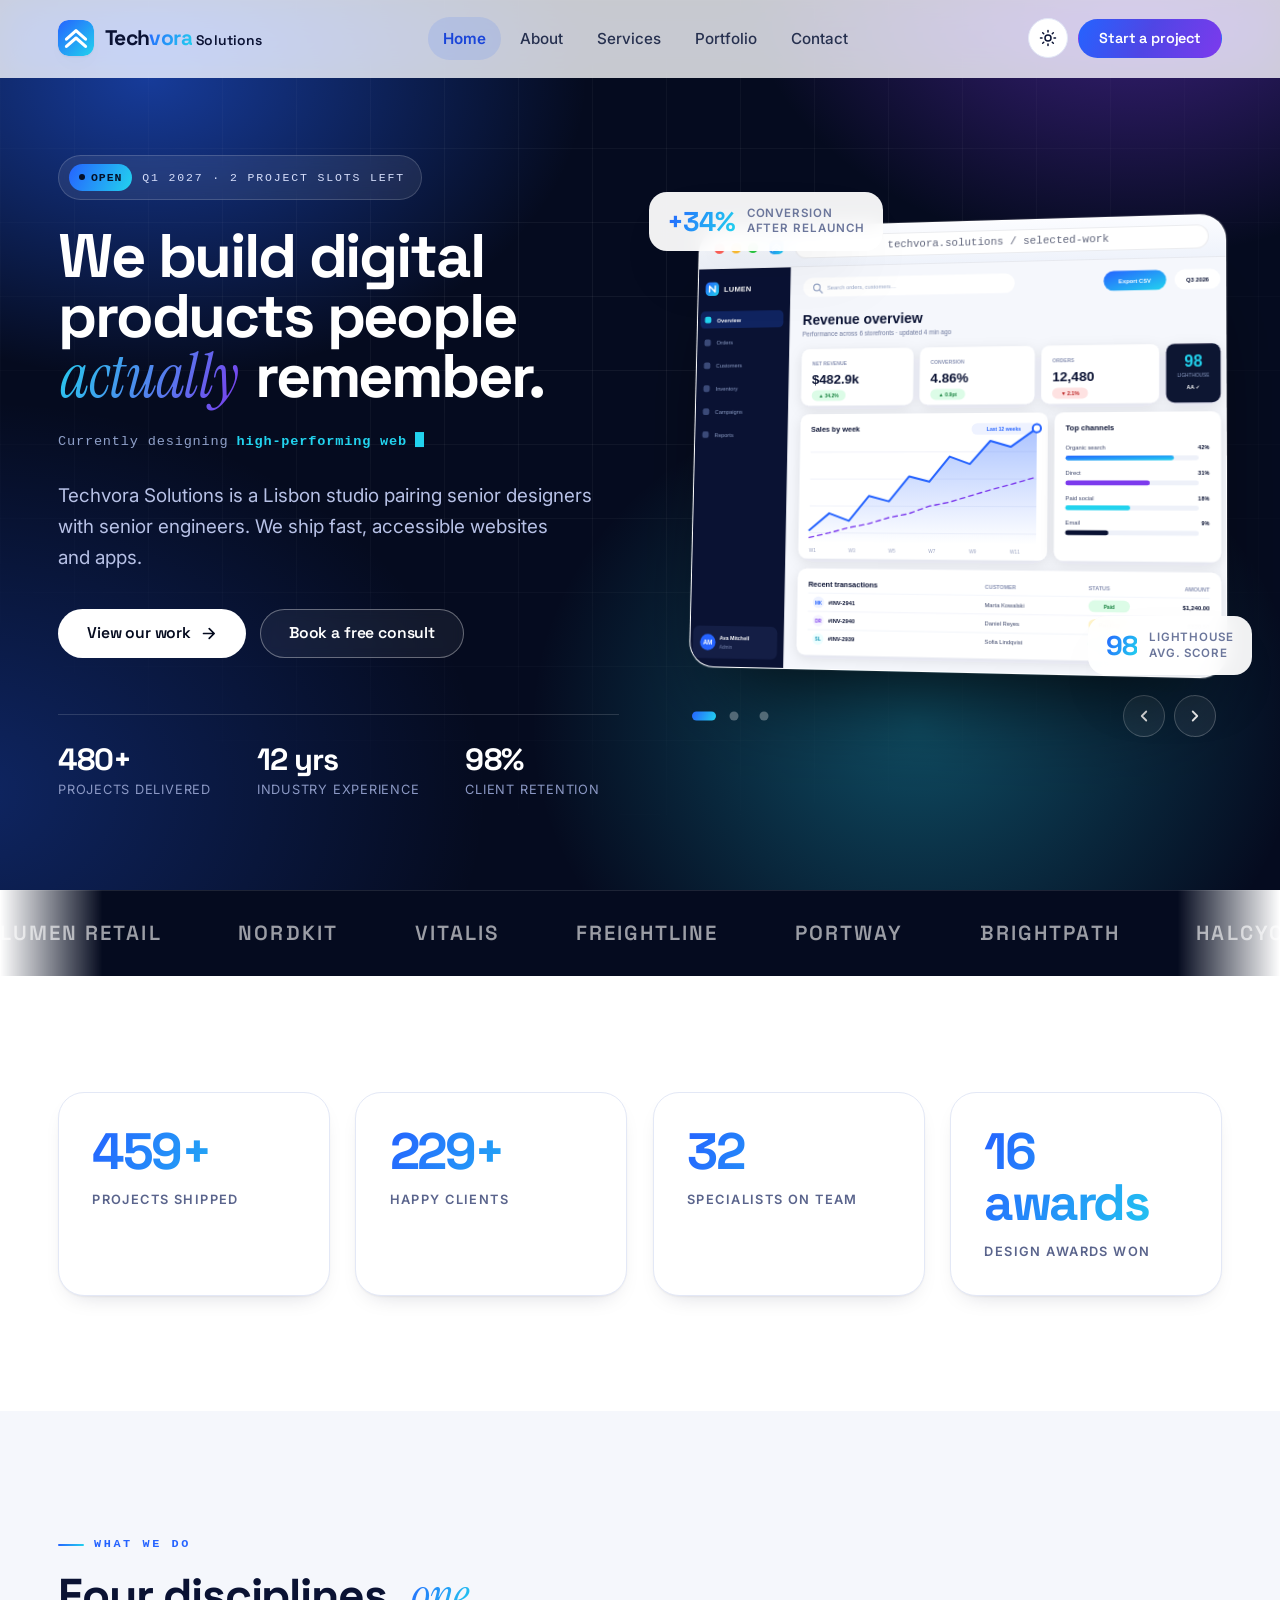
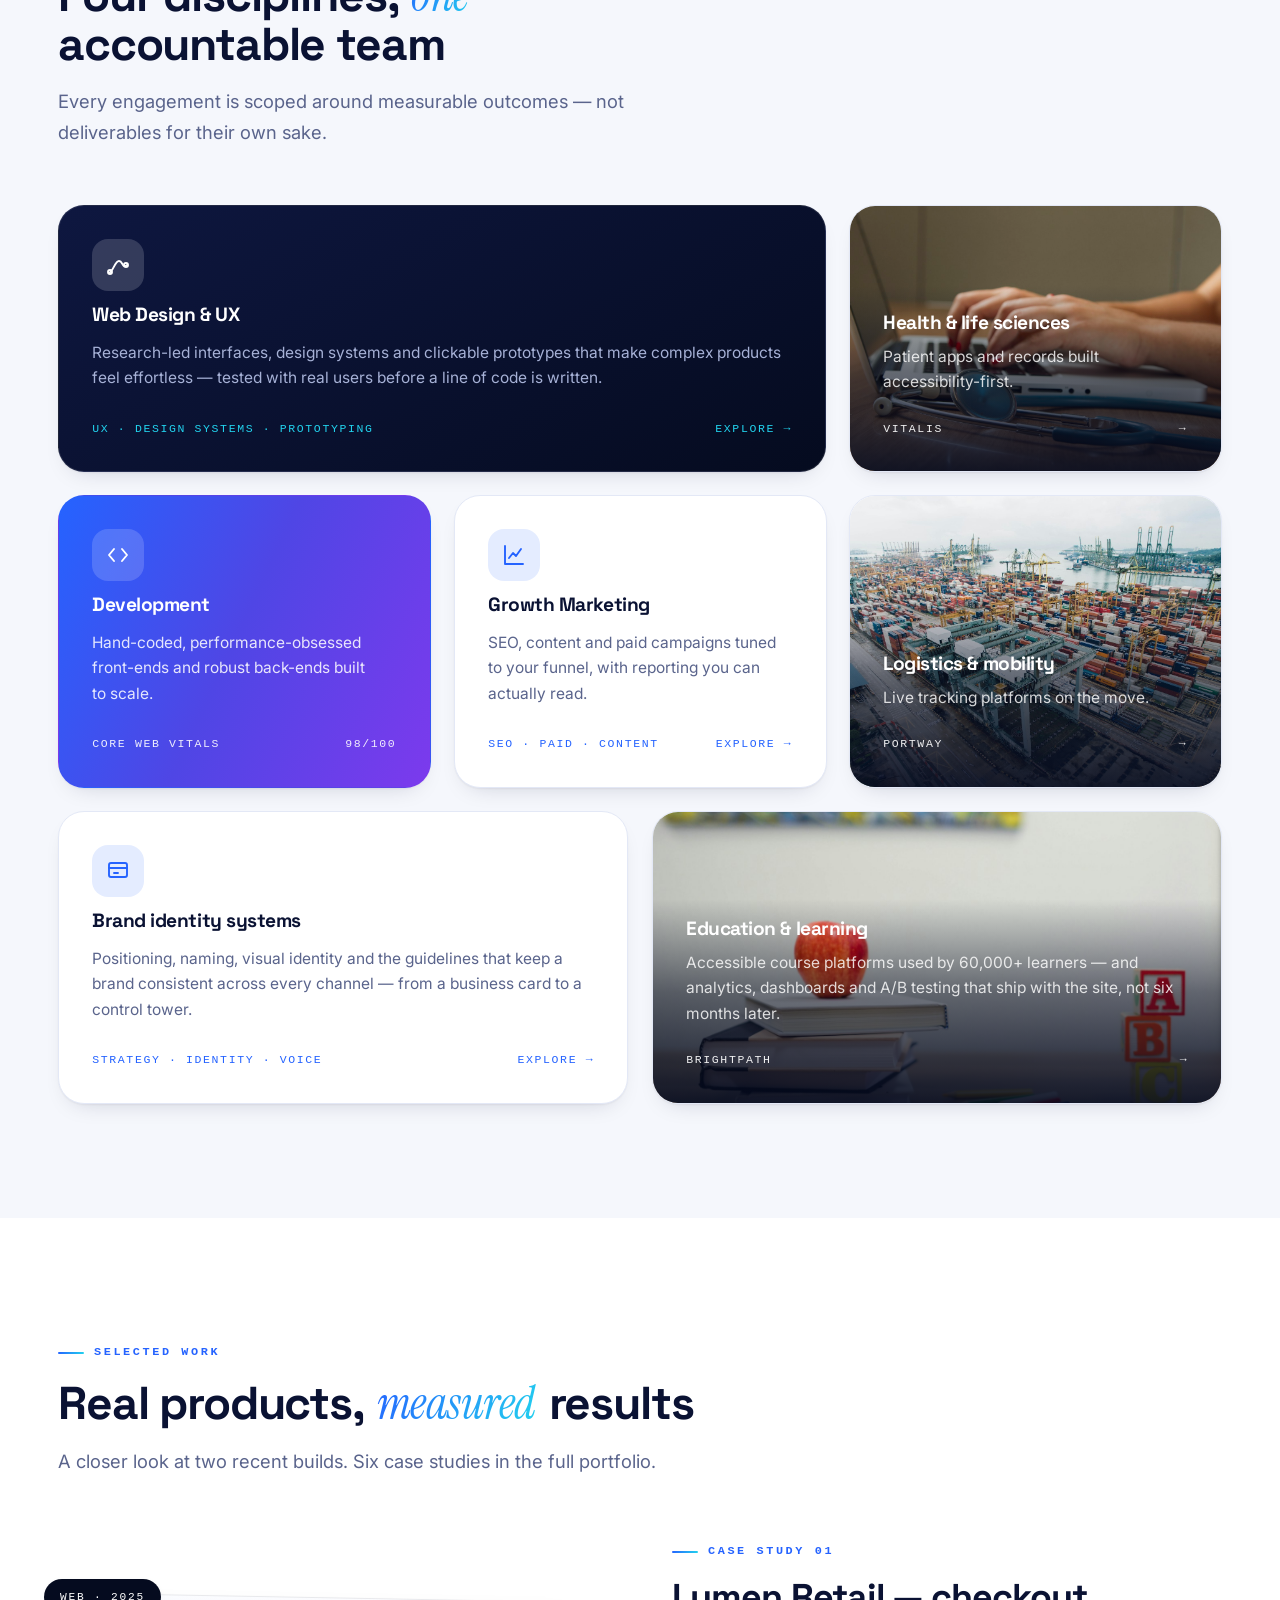
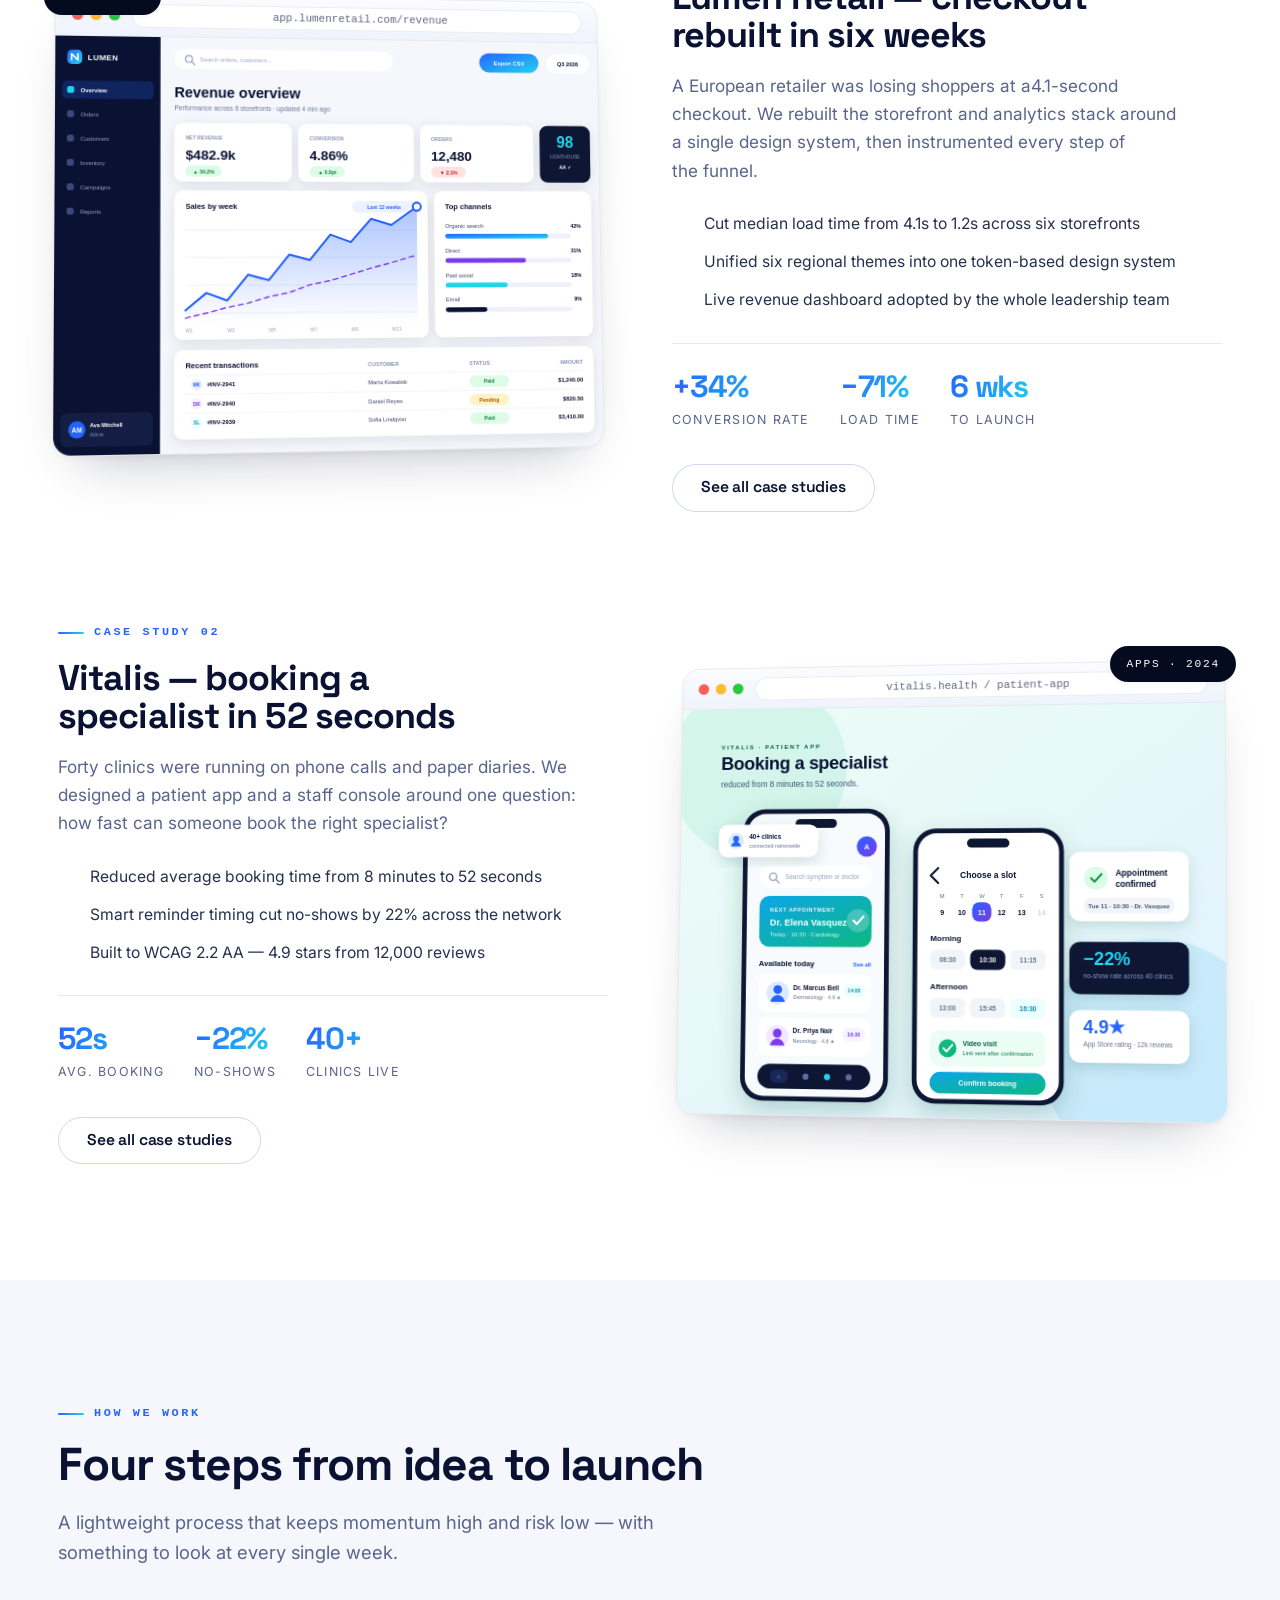
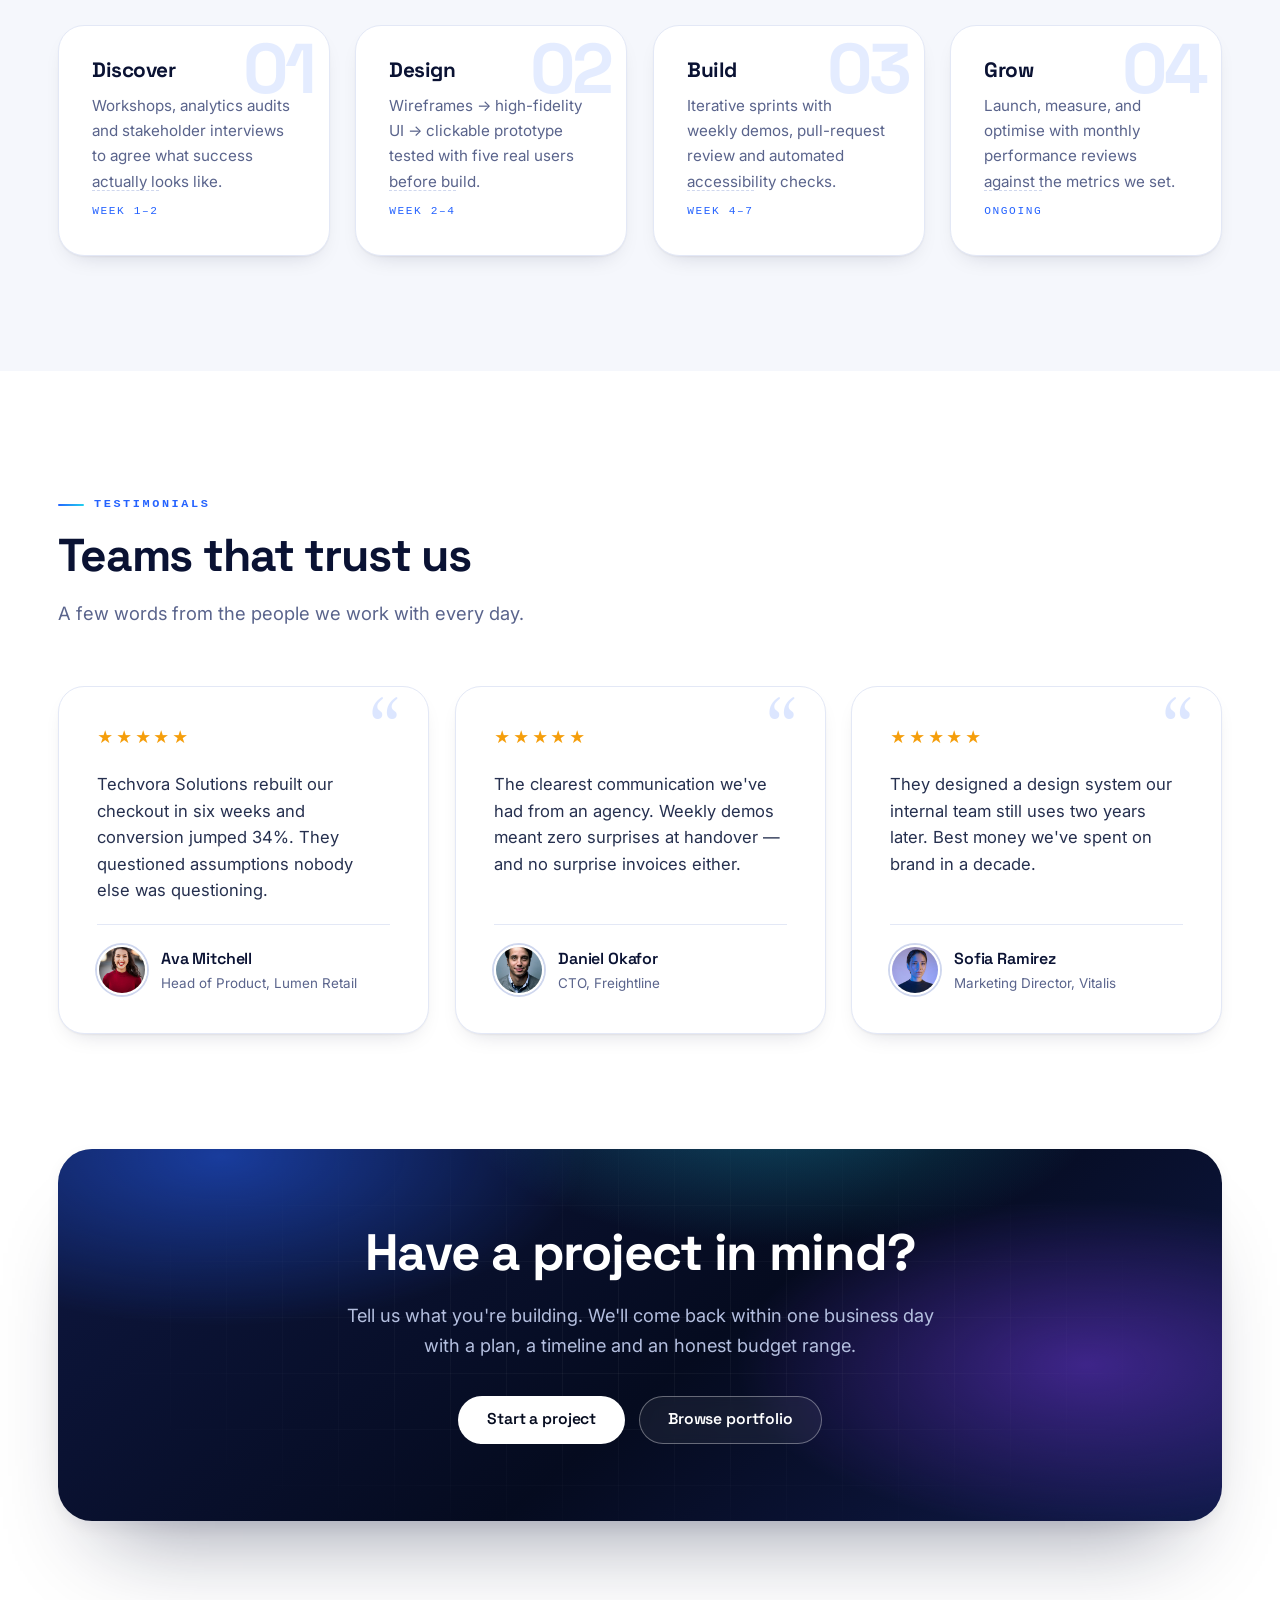
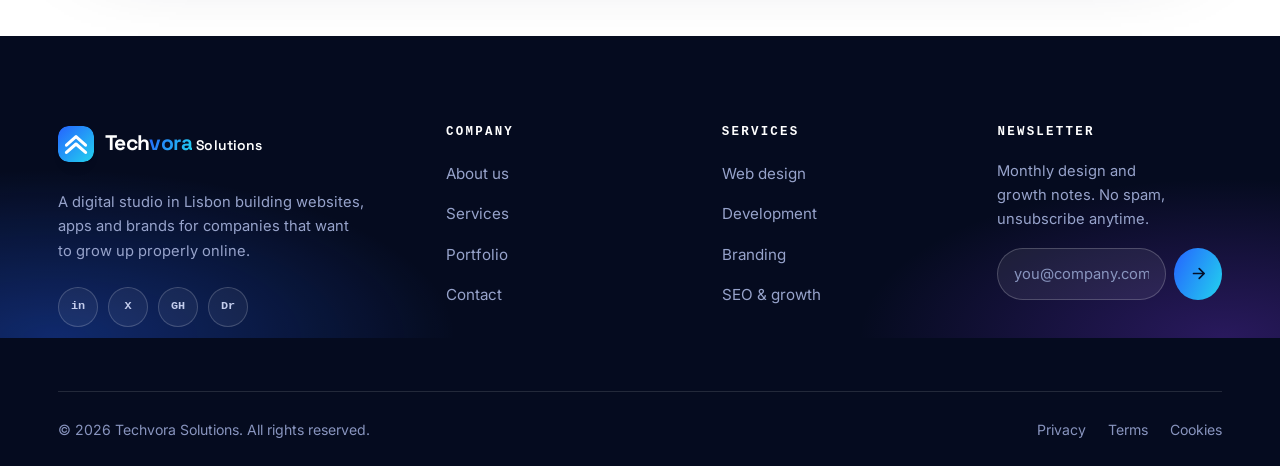
==== index.html @ dc3ece18 "Add files via upload" ====
<!DOCTYPE html>
<html lang="en" data-theme="light">
<head>
<meta charset="UTF-8">
<meta name="viewport" content="width=device-width, initial-scale=1">
<title>Techvora Solutions — Digital Products, Branding &amp; Growth Studio</title>
<meta name="description" content="Techvora Solutions is a digital studio that designs and builds websites, apps and brand systems that help ambitious companies grow.">
<meta name="theme-color" content="#050B1F">
<meta property="og:title" content="Techvora Solutions — Digital Products, Branding &amp; Growth Studio">
<meta property="og:description" content="We design and build websites, apps and brands for companies that want to grow up properly online.">
<meta property="og:type" content="website">
<meta property="og:site_name" content="Techvora Solutions">
<meta property="og:image" content="assets/images/og-image.png">
<meta property="og:image:alt" content="Techvora Solutions — digital products, branding and growth studio">
<meta name="twitter:card" content="summary_large_image">
<meta name="twitter:image" content="assets/images/og-image.png">
<script type="application/ld+json">
  {"@context":"https://schema.org","@type":"Organization","name":"Techvora Solutions","url":"https://techvora.solutions/","logo":"https://techvora.solutions/assets/images/apple-touch-icon.png","description":"Digital studio designing and building websites, apps and brand systems.","email":"hello@techvora.solutions","address":{"@type":"PostalAddress","addressLocality":"Lisbon","addressCountry":"PT"}}
</script>
<link rel="icon" type="image/svg+xml" href="assets/images/favicon.svg?v=2">
<link rel="apple-touch-icon" href="assets/images/apple-touch-icon.png">
<link rel="preconnect" href="https://fonts.googleapis.com">
<link rel="preconnect" href="https://fonts.gstatic.com" crossorigin>
<link href="https://fonts.googleapis.com/css2?family=Space+Grotesk:wght@500;600;700&family=Inter:wght@400;500;600;700&family=Instrument+Serif:ital@0;1&display=swap" rel="stylesheet">
<link rel="stylesheet" href="css/style.css">
<script>
  try {
    var t = localStorage.getItem('techvora-theme');
    if (t === 'dark' || (!t && window.matchMedia('(prefers-color-scheme: dark)').matches)) {
      document.documentElement.setAttribute('data-theme', 'dark');
    }
  } catch (e) {}
</script>
</head>
<body data-page="home">
<a class="skip-link" href="#main">Skip to main content</a>

<div class="progress" aria-hidden="true"><div class="progress__bar" id="progressBar"></div></div>

<header class="site-header">
  <div class="container nav">
    <a class="brand" href="index.html">
      <img src="assets/images/logo.svg" alt="Techvora Solutions logo" width="36" height="36">
      <span>Tech<i>vora</i> <small>Solutions</small></span>
    </a>

    <nav class="nav-links" id="navMenu" aria-label="Main navigation">
      <a href="index.html" data-nav="home">Home</a>
      <a href="about.html" data-nav="about">About</a>
      <a href="services.html" data-nav="services">Services</a>
      <a href="portfolio.html" data-nav="portfolio">Portfolio</a>
      <a href="contact.html" data-nav="contact">Contact</a>
      <a class="btn nav-cta-mobile" href="contact.html">Start a project</a>
    </nav>

    <div class="nav-actions">
      <button class="theme-toggle" id="themeToggle" type="button" aria-label="Switch to dark mode" aria-pressed="false">
        <svg class="icon-sun" width="18" height="18" viewBox="0 0 24 24" fill="none" stroke="currentColor" stroke-width="2" stroke-linecap="round" aria-hidden="true" focusable="false"><circle cx="12" cy="12" r="4"/><path d="M12 2v2M12 20v2M4.9 4.9l1.4 1.4M17.7 17.7l1.4 1.4M2 12h2M20 12h2M4.9 19.1l1.4-1.4M17.7 6.3l1.4-1.4"/></svg>
        <svg class="icon-moon" width="18" height="18" viewBox="0 0 24 24" fill="currentColor" aria-hidden="true" focusable="false"><path d="M21 12.8A9 9 0 1 1 11.2 3a7 7 0 0 0 9.8 9.8z"/></svg>
      </button>
      <a class="btn btn--sm nav-cta" href="contact.html">Start a project</a>
      <button class="nav-toggle" id="navToggle" type="button" aria-expanded="false" aria-controls="navMenu" aria-label="Toggle navigation menu">
        <span></span><span></span><span></span>
      </button>
    </div>
  </div>
</header>

<main id="main" tabindex="-1">

  <section class="hero" id="heroSlider" aria-roledescription="carousel" aria-label="Featured work">
    <span class="hero__mesh" aria-hidden="true"></span>
    <span class="hero__grid-lines" aria-hidden="true"></span>

    <div class="container hero__inner">
      <div class="hero__content">
        <span class="hero__badge"><b>Open</b> Q1 2027 · 2 project slots left</span>

        <h1>
          <span class="line">We build digital</span>
          <span class="line">products people</span>
          <span class="line"><em class="serif serif--violet">actually</em> remember.</span>
        </h1>

        <p class="typing-line">
          Currently designing
          <span class="typed-text" id="typedText" data-words="high-performing websites|scalable web apps|brands people remember|marketing that converts"></span><span class="caret" aria-hidden="true"></span>
        </p>

        <p class="hero__lede">
          Techvora Solutions is a Lisbon studio pairing senior designers with
          senior engineers. We ship fast, accessible websites and apps.
        </p>

        <div class="hero__actions">
          <a class="btn btn--light" href="portfolio.html">View our work
            <svg width="17" height="17" viewBox="0 0 24 24" fill="none" stroke="currentColor" stroke-width="2.4" stroke-linecap="round" stroke-linejoin="round" aria-hidden="true" focusable="false"><path d="M5 12h14M13 5l7 7-7 7"/></svg>
          </a>
          <a class="btn btn--on-dark" href="contact.html">Book a free consult</a>
        </div>

        <div class="hero__meta">
          <div><strong>480+</strong><span>Projects delivered</span></div>
          <div><strong>12 yrs</strong><span>Industry experience</span></div>
          <div><strong>98%</strong><span>Client retention</span></div>
        </div>
      </div>

      <div class="hero__media">
        <div class="hero__frame">
          <div class="browser">
            <div class="browser__bar">
              <span class="browser__dots" aria-hidden="true"><i></i><i></i><i></i></span>
              <span class="browser__icon" aria-hidden="true"><img src="assets/images/favicon.svg?v=2" alt="" width="15" height="15"></span>
              <span class="browser__url">techvora.solutions / selected-work</span>
            </div>
            <div class="browser__view">
              <img class="slide is-active" src="assets/images/project-1.svg" alt="Lumen Retail revenue analytics dashboard" width="1600" height="1200">
              <img class="slide" src="assets/images/project-2.svg" alt="Nordkit e-commerce storefront" width="1600" height="1200">
              <img class="slide" src="assets/images/project-6.svg" alt="Brightpath learning platform dashboard" width="1600" height="1200">
            </div>
          </div>
        </div>

        <div class="hero__float hero__float--a" aria-hidden="true">
          <span class="num">+34%</span>
          <span class="lbl">conversion<br>after relaunch</span>
        </div>
        <div class="hero__float hero__float--b" aria-hidden="true">
          <span class="num">98</span>
          <span class="lbl">Lighthouse<br>avg. score</span>
        </div>

        <div class="hero__controls">
          <div class="slider-dots" role="tablist" aria-label="Choose hero slide"></div>
          <div class="slider-arrows">
            <button type="button" data-slide="prev" aria-label="Previous slide"><svg width="18" height="18" viewBox="0 0 24 24" fill="none" stroke="currentColor" stroke-width="2.4" stroke-linecap="round" stroke-linejoin="round" aria-hidden="true" focusable="false"><path d="M15 6l-6 6 6 6"/></svg></button>
            <button type="button" data-slide="next" aria-label="Next slide"><svg width="18" height="18" viewBox="0 0 24 24" fill="none" stroke="currentColor" stroke-width="2.4" stroke-linecap="round" stroke-linejoin="round" aria-hidden="true" focusable="false"><path d="M9 6l6 6-6 6"/></svg></button>
          </div>
        </div>
      </div>
    </div>
  </section>

  <div class="marquee" aria-label="Clients we have worked with">
    <div class="marquee__track">
      <span>Lumen Retail</span><span>Nordkit</span><span>Vitalis</span><span>Freightline</span>
      <span>Portway</span><span>Brightpath</span><span>Halcyon Labs</span><span>Meridian</span>
      <span aria-hidden="true">Lumen Retail</span><span aria-hidden="true">Nordkit</span><span aria-hidden="true">Vitalis</span><span aria-hidden="true">Freightline</span>
      <span aria-hidden="true">Portway</span><span aria-hidden="true">Brightpath</span><span aria-hidden="true">Halcyon Labs</span><span aria-hidden="true">Meridian</span>
    </div>
  </div>

  <section class="section">
    <div class="container">
      <div class="stats reveal">
        <div class="stat">
          <span class="stat__value" data-count="480" data-suffix="+">0</span>
          <span class="stat__label">Projects shipped</span>
        </div>
        <div class="stat">
          <span class="stat__value" data-count="240" data-suffix="+">0</span>
          <span class="stat__label">Happy clients</span>
        </div>
        <div class="stat">
          <span class="stat__value" data-count="34">0</span>
          <span class="stat__label">Specialists on team</span>
        </div>
        <div class="stat">
          <span class="stat__value" data-count="17" data-suffix=" awards">0</span>
          <span class="stat__label">Design awards won</span>
        </div>
      </div>
    </div>
  </section>

  <section class="section section--alt">
    <div class="container">
      <div class="section-head reveal">
        <span class="eyebrow">What we do</span>
        <h2>Four disciplines, <em class="serif">one</em> accountable team</h2>
        <p>Every engagement is scoped around measurable outcomes — not deliverables for their own sake.</p>
      </div>

      <div class="bento">
        <article class="bento__cell cell--wide cell--dark reveal">
          <span class="cell__icon" aria-hidden="true">
            <svg width="24" height="24" viewBox="0 0 24 24" fill="none" stroke="currentColor" stroke-width="1.9" stroke-linecap="round" stroke-linejoin="round"><path d="M3 20c4-1 6-12 10-12s3 8 8 4"/><circle cx="4" cy="19" r="2"/><circle cx="20" cy="12" r="2"/></svg>
          </span>
          <h3>Web Design &amp; UX</h3>
          <p>Research-led interfaces, design systems and clickable prototypes that make complex products feel effortless — tested with real users before a line of code is written.</p>
          <a class="cell-foot" href="services.html"><span>UX · Design systems · Prototyping</span><span>Explore →</span></a>
        </article>

        <a class="bento__cell cell--mid cell--photo reveal" style="--delay:70ms" href="portfolio.html">
          <img src="assets/images/photo-health.jpg" alt="Healthcare professional using a clinical app" width="900" height="675" loading="lazy">
          <span class="cell-scrim" aria-hidden="true"></span>
          <div class="cell-body">
            <h3>Health &amp; life sciences</h3>
            <p>Patient apps and records built accessibility-first.</p>
            <div class="cell-foot"><span>Vitalis</span><span>→</span></div>
          </div>
        </a>

        <article class="bento__cell cell--third cell--accent reveal">
          <span class="cell__icon" aria-hidden="true">
            <svg width="24" height="24" viewBox="0 0 24 24" fill="none" stroke="currentColor" stroke-width="1.9" stroke-linecap="round" stroke-linejoin="round"><path d="M8 18l-5-6 5-6M16 6l5 6-5 6"/></svg>
          </span>
          <h3>Development</h3>
          <p>Hand-coded, performance-obsessed front-ends and robust back-ends built to scale.</p>
          <span class="cell-foot"><span>Core Web Vitals</span><span>98/100</span></span>
        </article>

        <article class="bento__cell cell--third reveal" style="--delay:70ms">
          <span class="cell__icon" aria-hidden="true">
            <svg width="24" height="24" viewBox="0 0 24 24" fill="none" stroke="currentColor" stroke-width="1.9" stroke-linecap="round" stroke-linejoin="round"><path d="M3 3v18h18"/><path d="M7 15l4-5 3 3 5-7"/></svg>
          </span>
          <h3>Growth Marketing</h3>
          <p>SEO, content and paid campaigns tuned to your funnel, with reporting you can actually read.</p>
          <a class="cell-foot" href="services.html"><span>SEO · Paid · Content</span><span>Explore →</span></a>
        </article>

        <a class="bento__cell cell--third cell--photo reveal" style="--delay:140ms" href="portfolio.html">
          <img src="assets/images/photo-logistics.jpg" alt="Shipping containers at a logistics terminal" width="900" height="675" loading="lazy">
          <span class="cell-scrim" aria-hidden="true"></span>
          <div class="cell-body">
            <h3>Logistics &amp; mobility</h3>
            <p>Live tracking platforms on the move.</p>
            <div class="cell-foot"><span>Portway</span><span>→</span></div>
          </div>
        </a>

        <article class="bento__cell cell--half reveal">
          <span class="cell__icon" aria-hidden="true">
            <svg width="24" height="24" viewBox="0 0 24 24" fill="none" stroke="currentColor" stroke-width="1.9" stroke-linecap="round" stroke-linejoin="round"><rect x="3" y="4" width="18" height="14" rx="2"/><path d="M3 9h18M8 14h4"/></svg>
          </span>
          <h3>Brand identity systems</h3>
          <p>Positioning, naming, visual identity and the guidelines that keep a brand consistent across every channel — from a business card to a control tower.</p>
          <a class="cell-foot" href="services.html"><span>Strategy · Identity · Voice</span><span>Explore →</span></a>
        </article>

        <a class="bento__cell cell--half cell--photo reveal" style="--delay:70ms" href="portfolio.html">
          <img src="assets/images/photo-edu.jpg" alt="Student learning on a laptop" width="900" height="675" loading="lazy">
          <span class="cell-scrim" aria-hidden="true"></span>
          <div class="cell-body">
            <h3>Education &amp; learning</h3>
            <p>Accessible course platforms used by 60,000+ learners — and analytics, dashboards and A/B testing that ship with the site, not six months later.</p>
            <div class="cell-foot"><span>Brightpath</span><span>→</span></div>
          </div>
        </a>
      </div>
    </div>
  </section>

  <section class="section">
    <div class="container">
      <div class="section-head reveal">
        <span class="eyebrow">Selected work</span>
        <h2>Real products, <em class="serif">measured</em> results</h2>
        <p>A closer look at two recent builds. Six case studies in the full portfolio.</p>
      </div>

      <div class="showcase">

        <div class="showcase__row reveal">
          <div class="showcase__media">
            <span class="showcase__tag">Web · 2025</span>
            <div class="browser browser--flat">
              <div class="browser__bar">
                <span class="browser__dots" aria-hidden="true"><i></i><i></i><i></i></span>
                <span class="browser__url">app.lumenretail.com/revenue</span>
              </div>
              <div class="browser__view">
                <img src="assets/images/project-1.svg" alt="Lumen Retail revenue analytics dashboard" width="1600" height="1200" loading="lazy">
              </div>
            </div>
          </div>

          <div class="showcase__body">
            <span class="eyebrow">Case study 01</span>
            <h3>Lumen Retail — checkout rebuilt in six weeks</h3>
            <p>A European retailer was losing shoppers at a4.1-second checkout. We rebuilt the storefront and analytics stack around a single design system, then instrumented every step of the funnel.</p>
            <ul class="showcase__list">
              <li>Cut median load time from 4.1s to 1.2s across six storefronts</li>
              <li>Unified six regional themes into one token-based design system</li>
              <li>Live revenue dashboard adopted by the whole leadership team</li>
            </ul>
            <div class="showcase__stats">
              <div><strong>+34%</strong><span>Conversion rate</span></div>
              <div><strong>−71%</strong><span>Load time</span></div>
              <div><strong>6 wks</strong><span>To launch</span></div>
            </div>
            <div class="showcase__cta">
              <a class="btn btn--ghost" href="portfolio.html">See all case studies</a>
            </div>
          </div>
        </div>

        <div class="showcase__row showcase__row--flip reveal">
          <div class="showcase__media">
            <span class="showcase__tag">Apps · 2024</span>
            <div class="browser browser--flat">
              <div class="browser__bar">
                <span class="browser__dots" aria-hidden="true"><i></i><i></i><i></i></span>
                <span class="browser__url">vitalis.health / patient-app</span>
              </div>
              <div class="browser__view">
                <img src="assets/images/project-3.svg" alt="Vitalis healthcare booking app screens" width="1600" height="1200" loading="lazy">
              </div>
            </div>
          </div>

          <div class="showcase__body">
            <span class="eyebrow">Case study 02</span>
            <h3>Vitalis — booking a specialist in 52 seconds</h3>
            <p>Forty clinics were running on phone calls and paper diaries. We designed a patient app and a staff console around one question: how fast can someone book the right specialist?</p>
            <ul class="showcase__list">
              <li>Reduced average booking time from 8 minutes to 52 seconds</li>
              <li>Smart reminder timing cut no-shows by 22% across the network</li>
              <li>Built to WCAG 2.2 AA — 4.9 stars from 12,000 reviews</li>
            </ul>
            <div class="showcase__stats">
              <div><strong>52s</strong><span>Avg. booking</span></div>
              <div><strong>−22%</strong><span>No-shows</span></div>
              <div><strong>40+</strong><span>Clinics live</span></div>
            </div>
            <div class="showcase__cta">
              <a class="btn btn--ghost" href="portfolio.html">See all case studies</a>
            </div>
          </div>
        </div>
      </div>
    </div>
  </section>

  <section class="section section--alt">
    <div class="container">
      <div class="section-head reveal">
        <span class="eyebrow">How we work</span>
        <h2>Four steps from idea to launch</h2>
        <p>A lightweight process that keeps momentum high and risk low — with something to look at every single week.</p>
      </div>

      <div class="process">
        <article class="process__step reveal">
          <h3>Discover</h3>
          <p>Workshops, analytics audits and stakeholder interviews to agree what success actually looks like.</p>
          <span class="step-meta">Week 1–2</span>
        </article>
        <article class="process__step reveal" style="--delay:80ms">
          <h3>Design</h3>
          <p>Wireframes → high-fidelity UI → clickable prototype tested with five real users before build.</p>
          <span class="step-meta">Week 2–4</span>
        </article>
        <article class="process__step reveal" style="--delay:160ms">
          <h3>Build</h3>
          <p>Iterative sprints with weekly demos, pull-request review and automated accessibility checks.</p>
          <span class="step-meta">Week 4–7</span>
        </article>
        <article class="process__step reveal" style="--delay:240ms">
          <h3>Grow</h3>
          <p>Launch, measure, and optimise with monthly performance reviews against the metrics we set.</p>
          <span class="step-meta">Ongoing</span>
        </article>
      </div>
    </div>
  </section>

  <section class="section">
    <div class="container">
      <div class="section-head reveal">
        <span class="eyebrow">Testimonials</span>
        <h2>Teams that trust us</h2>
        <p>A few words from the people we work with every day.</p>
      </div>

      <div class="grid grid--3">
        <figure class="quote reveal">
          <div class="quote__stars" aria-label="5 out of 5 stars">★★★★★</div>
          <blockquote class="quote__text mb-0">Techvora Solutions rebuilt our checkout in six weeks and conversion jumped 34%. They questioned assumptions nobody else was questioning.</blockquote>
          <figcaption class="quote__who">
            <img src="assets/images/photo-portrait-f1.jpg" alt="" width="96" height="96" loading="lazy">
            <span><strong>Ava Mitchell</strong><span>Head of Product, Lumen Retail</span></span>
          </figcaption>
        </figure>

        <figure class="quote reveal" style="--delay:90ms">
          <div class="quote__stars" aria-label="5 out of 5 stars">★★★★★</div>
          <blockquote class="quote__text mb-0">The clearest communication we've had from an agency. Weekly demos meant zero surprises at handover — and no surprise invoices either.</blockquote>
          <figcaption class="quote__who">
            <img src="assets/images/photo-portrait-m1.jpg" alt="" width="96" height="96" loading="lazy">
            <span><strong>Daniel Okafor</strong><span>CTO, Freightline</span></span>
          </figcaption>
        </figure>

        <figure class="quote reveal" style="--delay:180ms">
          <div class="quote__stars" aria-label="5 out of 5 stars">★★★★★</div>
          <blockquote class="quote__text mb-0">They designed a design system our internal team still uses two years later. Best money we've spent on brand in a decade.</blockquote>
          <figcaption class="quote__who">
            <img src="assets/images/photo-portrait-f2.jpg" alt="" width="96" height="96" loading="lazy">
            <span><strong>Sofia Ramirez</strong><span>Marketing Director, Vitalis</span></span>
          </figcaption>
        </figure>
      </div>
    </div>
  </section>

  <section class="section section--tight">
    <div class="container">
      <div class="cta reveal">
        <h2>Have a project in mind?</h2>
        <p>Tell us what you're building. We'll come back within one business day with a plan, a timeline and an honest budget range.</p>
        <div class="hero__actions">
          <a class="btn btn--light" href="contact.html">Start a project</a>
          <a class="btn btn--on-dark" href="portfolio.html">Browse portfolio</a>
        </div>
      </div>
    </div>
  </section>

</main>

<footer class="site-footer">
  <div class="container">
    <div class="footer-grid">
      <div class="footer-about">
        <a class="brand" href="index.html">
          <img src="assets/images/logo.svg" alt="Techvora Solutions logo" width="36" height="36">
          <span>Tech<i>vora</i> <small>Solutions</small></span>
        </a>
        <p>A digital studio in Lisbon building websites, apps and brands for companies that want to grow up properly online.</p>
        <div class="socials">
          <a href="https://www.linkedin.com/" target="_blank" rel="noopener" title="Techvora Solutions on LinkedIn"><span aria-hidden="true">in</span></a>
          <a href="https://x.com/" target="_blank" rel="noopener" title="Techvora Solutions on X"><span aria-hidden="true">X</span></a>
          <a href="https://github.com/" target="_blank" rel="noopener" title="Techvora Solutions on GitHub"><span aria-hidden="true">GH</span></a>
          <a href="https://dribbble.com/" target="_blank" rel="noopener" title="Techvora Solutions on Dribbble"><span aria-hidden="true">Dr</span></a>
        </div>
      </div>

      <div>
        <h3>Company</h3>
        <ul>
          <li><a href="about.html">About us</a></li>
          <li><a href="services.html">Services</a></li>
          <li><a href="portfolio.html">Portfolio</a></li>
          <li><a href="contact.html">Contact</a></li>
        </ul>
      </div>

      <div>
        <h3>Services</h3>
        <ul>
          <li><a href="services.html">Web design</a></li>
          <li><a href="services.html">Development</a></li>
          <li><a href="services.html">Branding</a></li>
          <li><a href="services.html">SEO &amp; growth</a></li>
        </ul>
      </div>

      <div>
        <h3>Newsletter</h3>
        <p>Monthly design and growth notes. No spam, unsubscribe anytime.</p>
        <form class="newsletter" id="newsletterForm" novalidate>
          <label class="sr-only" for="newsletterEmail">Email address</label>
          <input type="email" id="newsletterEmail" placeholder="you@company.com" autocomplete="email">
          <button type="submit" aria-label="Subscribe"><svg width="17" height="17" viewBox="0 0 24 24" fill="none" stroke="currentColor" stroke-width="2.4" stroke-linecap="round" stroke-linejoin="round" aria-hidden="true" focusable="false"><path d="M5 12h14M13 5l7 7-7 7"/></svg></button>
          <span class="error">Please enter a valid email address.</span>
        </form>
      </div>
    </div>

    <div class="footer-bottom">
      <p class="mb-0">© <span data-year>2026</span> Techvora Solutions. All rights reserved.</p>
      <ul>
        <li><a href="contact.html">Privacy</a></li>
        <li><a href="contact.html">Terms</a></li>
        <li><a href="contact.html">Cookies</a></li>
      </ul>
    </div>
  </div>
</footer>

<button class="to-top" id="toTop" type="button" aria-label="Scroll back to top"><svg width="22" height="22" viewBox="0 0 24 24" fill="none" stroke="currentColor" stroke-width="2.4" stroke-linecap="round" stroke-linejoin="round" aria-hidden="true" focusable="false"><path d="M12 19V5M5 12l7-7 7 7"/></svg></button>

<script src="js/main.js"></script>
</body>
</html>
---- css/style.css ----
*,
*::before,
*::after { box-sizing: border-box; }

* { margin: 0; }

html {
  -webkit-text-size-adjust: 100%;
  scroll-behavior: smooth;
  scroll-padding-top: 96px;
}

body {
  font-family: var(--body);
  font-size: clamp(1rem, .35vw + .93rem, 1.075rem);
  line-height: 1.65;
  color: var(--text);
  background: var(--paper);
  -webkit-font-smoothing: antialiased;
  -moz-osx-font-smoothing: grayscale;
  overflow-x: hidden;
  transition: background-color .4s ease, color .4s ease;
}

img, svg, video, canvas { display: block; max-width: 100%; }

img { height: auto; }

button, input, select, textarea { font: inherit; color: inherit; }

button { background: none; border: 0; cursor: pointer; }

a { color: inherit; text-decoration: none; }

ul, ol { list-style: none; padding: 0; }

h1, h2, h3, h4, h5 {
  font-family: var(--display);
  font-weight: 700;
  line-height: 1.06;
  letter-spacing: -.025em;
  text-wrap: balance;
}

p { text-wrap: pretty; }

:focus-visible {
  outline: 3px solid var(--blue);
  outline-offset: 3px;
  border-radius: 6px;
}

::selection { background: var(--blue); color: #fff; }

:root {

  --display: 'Space Grotesk', 'Segoe UI', system-ui, sans-serif;
  --body: 'Inter', system-ui, -apple-system, 'Segoe UI', sans-serif;
  --serif: 'Instrument Serif', Georgia, 'Times New Roman', serif;
  --mono: ui-monospace, 'SF Mono', 'Cascadia Mono', Menlo, Consolas, monospace;

  --navy: #0A1233;
  --navy-900: #050B1F;
  --navy-800: #0E1740;
  --navy-700: #141E45;
  --blue: #2563FF;
  --blue-deep: #1D4ED8;
  --tag-fg: #1D4ED8;
  --cyan: #22D3EE;
  --violet: #7C3AED;

  --grad: linear-gradient(115deg, #2563FF 0%, #4F46E5 48%, #7C3AED 100%);
  --grad-cool: linear-gradient(115deg, #2563FF 0%, #22D3EE 100%);
  --grad-warm: linear-gradient(115deg, #7C3AED 0%, #EC4899 100%);

  --paper: #ffffff;
  --paper-2: #F5F7FC;
  --paper-3: #ECF0FA;
  --text: #0A1233;
  --text-2: #26304F;
  --muted: #5A648C;
  --line: #E3E8F6;
  --line-strong: #CFD7EE;

  --sh-1: 0 1px 2px rgba(10,18,51,.05), 0 10px 24px -14px rgba(10,18,51,.22);
  --sh-2: 0 2px 6px rgba(10,18,51,.04), 0 26px 52px -28px rgba(10,18,51,.32);
  --sh-3: 0 6px 16px rgba(10,18,51,.06), 0 56px 90px -48px rgba(10,18,51,.45);
  --sh-glow: 0 24px 60px -24px rgba(37,99,255,.55);

  --r-xs: 8px;
  --r-sm: 12px;
  --r: 18px;
  --r-lg: 26px;
  --r-xl: 34px;

  --container: 1260px;
  --gutter: clamp(20px, 4vw, 48px);
  --header-h: 78px;
  --section-y: clamp(72px, 9vw, 132px);
}

[data-theme="dark"] {
  --paper: #050B1F;
  --paper-2: #0A1233;
  --paper-3: #0E1740;
  --text: #F1F4FF;
  --text-2: #C7D0EE;
  --muted: #93A0C8;
  --tag-fg: #5B8CFF;
  --line: #1D2855;
  --line-strong: #2A3870;
  --sh-1: 0 1px 2px rgba(0,0,0,.4), 0 10px 24px -14px rgba(0,0,0,.7);
  --sh-2: 0 2px 6px rgba(0,0,0,.35), 0 26px 52px -28px rgba(0,0,0,.8);
  --sh-3: 0 6px 16px rgba(0,0,0,.4), 0 56px 90px -48px rgba(0,0,0,.9);
}

.container {
  width: 100%;
  max-width: var(--container);
  margin-inline: auto;
  padding-inline: var(--gutter);
}

.section { padding-block: var(--section-y); }

.section--tight { padding-top: 0; }

.section--alt { background: var(--paper-2); }

.section--ruled {
  border-top: 1px solid var(--line);
}

main { display: block; }

#main:focus { outline: none; }

.section-head {
  max-width: 660px;
  margin-bottom: clamp(34px, 4.5vw, 58px);
}

.section-head--center {
  margin-inline: auto;
  text-align: center;
}

.section-head h2,
.split h2,
.statement h2 {
  font-size: clamp(1.9rem, 3.6vw, 3.1rem);
  margin-top: 16px;
}

.section-head p {
  margin-top: 18px;
  color: var(--muted);
  font-size: clamp(1.02rem, .5vw + .95rem, 1.15rem);
}

.eyebrow {
  display: inline-flex;
  align-items: center;
  gap: 10px;
  font-family: var(--mono);
  font-size: .74rem;
  font-weight: 600;
  letter-spacing: .22em;
  text-transform: uppercase;
  color: var(--blue);
}

.eyebrow::before {
  content: "";
  width: 26px;
  height: 2px;
  border-radius: 2px;
  background: var(--grad-cool);
}

.eyebrow--light { color: var(--cyan); }
.eyebrow--plain::before { display: none; }

.serif {
  font-family: var(--serif);
  font-style: italic;
  font-weight: 400;
  letter-spacing: -.01em;
  background: var(--grad-cool);
  -webkit-background-clip: text;
  background-clip: text;
  color: transparent;
  padding-inline: .04em;
}

.serif--plain {
  background: none;
  -webkit-background-clip: initial;
  background-clip: initial;
  color: inherit;
}

.serif--violet {
  background: linear-gradient(115deg, #22D3EE 0%, #7C3AED 100%);
  -webkit-background-clip: text;
  background-clip: text;
  color: transparent;
}

.h-2 { font-size: clamp(1.7rem, 3vw, 2.4rem); }

.sr-only {
  position: absolute !important;
  width: 1px; height: 1px;
  padding: 0; margin: -1px;
  overflow: hidden;
  clip: rect(0 0 0 0);
  white-space: nowrap;
  border: 0;
}

.skip-link {
  position: fixed;
  top: 12px; left: 12px;
  z-index: 999;
  padding: 12px 20px;
  border-radius: var(--r-sm);
  background: var(--navy-900);
  color: #fff;
  font-weight: 600;
  font-size: .92rem;
  transform: translateY(-160%);
  transition: transform .25s ease;
}

.skip-link:focus { transform: translateY(0); }

.mt-0 { margin-top: 0; }
.mt-1 { margin-top: 10px; }
.mt-2 { margin-top: 20px; }
.mt-3 { margin-top: 32px; }
.mt-4 { margin-top: 46px; }
.mb-0 { margin-bottom: 0; }
.text-center { text-align: center; }
.muted { color: var(--muted); }

.container--narrow { max-width: 920px; }

.link {
  color: var(--blue);
  font-weight: 600;
  border-bottom: 1px solid color-mix(in srgb, var(--blue) 35%, transparent);
  transition: border-color .2s ease;
}

.link:hover { border-bottom-color: var(--blue); }

.duo {
  display: grid;
  grid-template-columns: repeat(2, minmax(0, 1fr));
  gap: 16px;
}

.grid {
  display: grid;
  gap: clamp(18px, 2vw, 28px);
}

.grid--2 { grid-template-columns: repeat(2, minmax(0, 1fr)); }
.grid--3 { grid-template-columns: repeat(3, minmax(0, 1fr)); }
.grid--4 { grid-template-columns: repeat(4, minmax(0, 1fr)); }

.progress {
  position: fixed;
  inset: 0 0 auto 0;
  height: 3px;
  z-index: 130;
  pointer-events: none;
  background: transparent;
}

.progress__bar {
  height: 100%;
  width: 0;
  background: var(--grad-cool);
  box-shadow: 0 0 14px rgba(34,211,238,.85);
  transition: width .1s linear;
}

.site-header {
  position: fixed;
  inset: 0 0 auto 0;
  z-index: 120;
  height: var(--header-h);
  display: flex;
  align-items: center;
  background: color-mix(in srgb, var(--paper) 78%, transparent);
  backdrop-filter: saturate(180%) blur(18px);
  -webkit-backdrop-filter: saturate(180%) blur(18px);
  border-bottom: 1px solid transparent;
  transition: height .3s ease, background-color .3s ease, border-color .3s ease, box-shadow .3s ease;
}

.site-header.is-scrolled {
  height: 66px;
  background: color-mix(in srgb, var(--paper) 92%, transparent);
  border-bottom-color: var(--line);
  box-shadow: 0 10px 30px -22px rgba(10,18,51,.5);
}

.nav {
  display: flex;
  align-items: center;
  gap: clamp(16px, 3vw, 40px);
  width: 100%;
}

.brand {
  display: inline-flex;
  align-items: center;
  gap: 11px;
  font-family: var(--display);
  font-size: 1.32rem;
  font-weight: 700;
  letter-spacing: -.03em;
  flex-shrink: 0;
}

.brand img {
  width: 36px;
  height: 36px;
  border-radius: 11px;
  box-shadow: var(--sh-1);
}

.brand i {
  font-style: normal;
  background: var(--grad-cool);
  -webkit-background-clip: text;
  background-clip: text;
  color: transparent;
}

.brand small {
  font-size: .66em;
  font-weight: 600;
  letter-spacing: .01em;
}

.nav-links {
  display: flex;
  align-items: center;
  gap: 4px;
  margin-inline: auto;
}

.nav-links a {
  position: relative;
  padding: 9px 15px;
  border-radius: 999px;
  font-size: .95rem;
  font-weight: 500;
  color: var(--text-2);
  transition: color .2s ease, background-color .2s ease;
}

.nav-links a::after {
  content: "";
  position: absolute;
  left: 15px; right: 15px; bottom: 4px;
  height: 2px;
  border-radius: 2px;
  background: var(--grad-cool);
  transform: scaleX(0);
  transform-origin: left;
  transition: transform .3s cubic-bezier(.6,.2,.2,1);
}

.nav-links a:hover { color: var(--text); }
.nav-links a:hover::after { transform: scaleX(1); }

.nav-links a.active {
  background: color-mix(in srgb, var(--blue) 12%, transparent);

  color: #1A45D9;
  font-weight: 600;
}

.nav-links a.active::after { transform: scaleX(0); }

.nav-actions {
  display: flex;
  align-items: center;
  gap: 10px;
  flex-shrink: 0;
}

.theme-toggle {
  width: 40px;
  height: 40px;
  display: grid;
  place-items: center;
  border-radius: 50%;
  border: 1px solid var(--line);
  background: var(--paper);
  color: var(--text);
  transition: transform .3s ease, border-color .2s ease, background-color .2s ease;
}

.theme-toggle:hover {
  transform: rotate(-18deg) scale(1.06);
  border-color: var(--line-strong);
}

.theme-toggle .icon-moon { display: none; }
[data-theme="dark"] .theme-toggle .icon-moon { display: block; }
[data-theme="dark"] .theme-toggle .icon-sun { display: none; }

[data-theme="dark"] .nav-links a.active { color: #8FB0FF; }

.nav-toggle {
  display: none;
  width: 42px;
  height: 42px;
  padding: 11px 9px;
  border-radius: 12px;
  border: 1px solid var(--line);
  background: var(--paper);
  flex-direction: column;
  justify-content: space-between;
}

.nav-toggle span {
  display: block;
  height: 2px;
  border-radius: 2px;
  background: var(--text);
  transition: transform .3s ease, opacity .2s ease;
}

.nav-toggle[aria-expanded="true"] span:nth-child(1) { transform: translateY(8px) rotate(45deg); }
.nav-toggle[aria-expanded="true"] span:nth-child(2) { opacity: 0; }
.nav-toggle[aria-expanded="true"] span:nth-child(3) { transform: translateY(-8px) rotate(-45deg); }

body.nav-open { overflow: hidden; }

.btn {
  --btn-bg: var(--grad);
  display: inline-flex;
  align-items: center;
  justify-content: center;
  gap: 9px;
  padding: 15px 28px;
  border-radius: 999px;
  font-family: var(--display);
  font-size: .98rem;
  font-weight: 600;
  letter-spacing: -.01em;
  line-height: 1;
  color: #fff;
  background: var(--btn-bg);
  border: 1px solid transparent;
  cursor: pointer;
  white-space: nowrap;
  position: relative;
  overflow: hidden;
  isolation: isolate;
  transition: transform .25s cubic-bezier(.34,1.56,.64,1), box-shadow .3s ease, background-color .25s ease, color .25s ease, border-color .25s ease;
}

.btn::after {
  content: "";
  position: absolute;
  inset: 0;
  z-index: -1;
  background: linear-gradient(115deg, #1D4ED8, #6D28D9);
  opacity: 0;
  transition: opacity .3s ease;
}

.btn:hover {
  transform: translateY(-3px);
  box-shadow: var(--sh-glow);
}

.btn:hover::after { opacity: 1; }

.btn:active { transform: translateY(-1px); }

.btn--sm { padding: 11px 20px; font-size: .9rem; }

.btn--block { width: 100%; }

.btn--ghost {
  background: transparent;
  color: var(--text);
  border-color: var(--line-strong);
}

.btn--ghost::after { display: none; }

.btn--ghost:hover {
  background: color-mix(in srgb, var(--text) 6%, transparent);
  box-shadow: none;
  border-color: var(--text);
}

.btn--light {
  background: #fff;
  color: var(--navy-900);
}

.btn--light::after { background: linear-gradient(115deg, #EAF1FF, #DDF6FC); }

.btn--light:hover { box-shadow: 0 24px 50px -22px rgba(255,255,255,.6); }

.btn--on-dark {
  color: #fff;
  border-color: rgba(255,255,255,.35);
  background: rgba(255,255,255,.06);
  backdrop-filter: blur(6px);
}

.btn--on-dark::after { display: none; }

.btn--on-dark:hover {
  background: rgba(255,255,255,.14);
  border-color: rgba(255,255,255,.75);
  box-shadow: none;
}

.tag {
  display: inline-flex;
  align-items: center;
  gap: 7px;
  padding: 7px 14px;
  border-radius: 999px;
  font-family: var(--mono);
  font-size: .72rem;
  font-weight: 600;
  letter-spacing: .1em;
  text-transform: uppercase;
  color: var(--tag-fg);
  background: color-mix(in srgb, var(--blue) 10%, transparent);
  border: 1px solid color-mix(in srgb, var(--blue) 24%, transparent);
}

a.tag { transition: transform .2s ease, background-color .2s ease; }
a.tag:hover { transform: translateX(4px); background: color-mix(in srgb, var(--blue) 18%, transparent); }

.browser {
  position: relative;
  border-radius: var(--r);
  overflow: hidden;
  background: #fff;
  border: 1px solid rgba(10,18,51,.09);
  box-shadow: var(--sh-3);
}

.browser__bar {
  display: flex;
  align-items: center;
  gap: 12px;
  height: 42px;
  padding-inline: 16px;
  background: linear-gradient(#FBFCFF, #EFF3FB);
  border-bottom: 1px solid rgba(10,18,51,.08);
}

.browser__dots { display: flex; gap: 7px; flex-shrink: 0; }

.browser__dots i {
  width: 11px; height: 11px;
  border-radius: 50%;
  display: block;
}

.browser__dots i:nth-child(1) { background: #FF5F57; }
.browser__dots i:nth-child(2) { background: #FEBC2E; }
.browser__dots i:nth-child(3) { background: #28C840; }

.browser__icon {
  flex-shrink: 0;
  width: 15px; height: 15px;
  border-radius: 5px;
  overflow: hidden;
}

.browser__icon img { display: block; width: 100%; height: 100%; }

.browser__url {
  flex: 1;
  min-width: 0;
  height: 24px;
  padding-inline: 12px;
  border-radius: 999px;
  background: #fff;
  border: 1px solid rgba(10,18,51,.08);
  font-family: var(--mono);
  font-size: 11px;
  line-height: 22px;
  color: #62677D;
  text-align: center;
  overflow: hidden;
  text-overflow: ellipsis;
  white-space: nowrap;
}

.browser__view {
  position: relative;
  aspect-ratio: 4 / 3;
  overflow: hidden;
  background: var(--paper-2);
}

.browser__view > img {
  width: 100%;
  height: 100%;
  object-fit: cover;
  object-position: top center;
}

.browser__view > .slide {
  position: absolute;
  inset: 0;
  opacity: 0;
  transform: scale(1.05);
  transition: opacity .85s ease, transform 1.4s cubic-bezier(.2,.7,.3,1);
}

.browser__view > .slide.is-active {
  opacity: 1;
  transform: scale(1);
}

.browser--flat { box-shadow: var(--sh-2); }

.page-hero {
  position: relative;
  padding-top: calc(var(--header-h) + clamp(48px, 7vw, 92px));
  padding-bottom: clamp(46px, 6vw, 84px);
  background: var(--paper-2);
  border-bottom: 1px solid var(--line);
  overflow: hidden;
}

.page-hero::before {
  content: "";
  position: absolute;
  top: -180px; right: -140px;
  width: 520px; height: 520px;
  border-radius: 50%;
  background: radial-gradient(circle at 35% 35%, rgba(37,99,255,.28), rgba(124,58,237,.12) 45%, transparent 70%);
  filter: blur(10px);
  pointer-events: none;
}

.page-hero::after {
  content: "";
  position: absolute;
  inset: 0;
  background-image: linear-gradient(var(--line) 1px, transparent 1px), linear-gradient(90deg, var(--line) 1px, transparent 1px);
  background-size: 64px 64px;
  opacity: .5;
  mask-image: radial-gradient(ellipse 70% 90% at 50% 0%, #000 20%, transparent 75%);
  -webkit-mask-image: radial-gradient(ellipse 70% 90% at 50% 0%, #000 20%, transparent 75%);
  pointer-events: none;
}

.page-hero .container { position: relative; z-index: 1; }

.breadcrumb {
  display: flex;
  align-items: center;
  gap: 10px;
  font-family: var(--mono);
  font-size: .74rem;
  letter-spacing: .16em;
  text-transform: uppercase;
  color: var(--muted);
  margin-bottom: 26px;
}

.breadcrumb a { transition: color .2s ease; }
.breadcrumb a:hover { color: var(--blue); }
.breadcrumb span[aria-hidden] { opacity: .5; }

.page-hero h1 {
  font-size: clamp(2.4rem, 6vw, 4.4rem);
  max-width: 15ch;
}

.page-hero > .container > p,
.page-hero__lede {
  margin-top: 22px;
  max-width: 58ch;
  font-size: clamp(1.05rem, .6vw + .95rem, 1.24rem);
  color: var(--muted);
}

.page-hero__grid {
  display: grid;
  grid-template-columns: minmax(0, 1.15fr) minmax(0, .85fr);
  gap: clamp(30px, 5vw, 70px);
  align-items: center;
}

.hero {
  position: relative;
  isolation: isolate;
  padding-top: calc(var(--header-h) + clamp(44px, 6vw, 84px));
  padding-bottom: clamp(60px, 7vw, 104px);
  background: var(--navy-900);
  color: #fff;
  overflow: hidden;
}

.hero__mesh {
  position: absolute;
  inset: -20% -10% auto -10%;
  height: 130%;
  z-index: -2;
  background:
    radial-gradient(46% 42% at 18% 22%, rgba(37,99,255,.55), transparent 62%),
    radial-gradient(40% 40% at 82% 12%, rgba(124,58,237,.5), transparent 64%),
    radial-gradient(38% 44% at 68% 78%, rgba(34,211,238,.32), transparent 66%),
    radial-gradient(50% 50% at 6% 84%, rgba(37,99,255,.3), transparent 68%);
  animation: mesh-drift 22s ease-in-out infinite alternate;
}

@keyframes mesh-drift {
  from { transform: translate3d(0,0,0) scale(1); }
  to   { transform: translate3d(-3%, 2%, 0) scale(1.07); }
}

.hero__grid-lines {
  position: absolute;
  inset: 0;
  z-index: -1;
  background-image:
    linear-gradient(rgba(255,255,255,.055) 1px, transparent 1px),
    linear-gradient(90deg, rgba(255,255,255,.055) 1px, transparent 1px);
  background-size: 74px 74px;
  mask-image: radial-gradient(ellipse 90% 80% at 50% 35%, #000 10%, transparent 78%);
  -webkit-mask-image: radial-gradient(ellipse 90% 80% at 50% 35%, #000 10%, transparent 78%);
  pointer-events: none;
}

.hero__inner {
  display: grid;
  grid-template-columns: minmax(0, 1.02fr) minmax(0, .98fr);
  gap: clamp(36px, 5vw, 66px);
  align-items: center;
}

.hero__badge {
  display: inline-flex;
  align-items: center;
  gap: 10px;
  padding: 8px 16px 8px 10px;
  border-radius: 999px;
  background: rgba(255,255,255,.08);
  border: 1px solid rgba(255,255,255,.16);
  font-family: var(--mono);
  font-size: .72rem;
  letter-spacing: .16em;
  text-transform: uppercase;
  color: #D6DEFB;
  backdrop-filter: blur(8px);
}

.hero__badge b {
  display: inline-flex;
  align-items: center;
  gap: 6px;
  padding: 4px 10px;
  border-radius: 999px;
  background: var(--grad-cool);
  color: #041028;
  font-weight: 700;
  letter-spacing: .08em;
}

.hero__badge b::before {
  content: "";
  width: 6px; height: 6px;
  border-radius: 50%;
  background: #041028;
  animation: pulse 1.8s ease-in-out infinite;
}

@keyframes pulse {
  0%, 100% { opacity: 1; transform: scale(1); }
  50% { opacity: .35; transform: scale(1.5); }
}

.hero h1 {
  margin-top: 26px;

  font-size: clamp(2.4rem, 4.8vw, 3.9rem);
  letter-spacing: -.035em;
  line-height: .98;
  color: #fff;
}

.hero h1 .line { display: block; }

.hero__lede {
  margin-top: 26px;
  max-width: 52ch;
  font-size: clamp(1.02rem, .55vw + .95rem, 1.18rem);
  color: #B7C1E6;
}

.typing-line {
  display: flex;
  flex-wrap: wrap;
  align-items: baseline;
  gap: 8px;
  margin-top: 24px;
  font-family: var(--mono);
  font-size: clamp(.85rem, 1vw, .98rem);
  letter-spacing: .06em;
  color: #8FA0C9;
}

.typed-text {
  color: var(--cyan);
  font-weight: 600;
  min-width: 2ch;
}

.caret {
  display: inline-block;
  width: 9px;
  height: 1.1em;
  background: var(--cyan);
  transform: translateY(.15em);
  animation: blink 1s steps(2, start) infinite;
}

@keyframes blink { to { visibility: hidden; } }

.hero__actions {
  display: flex;
  flex-wrap: wrap;
  gap: 14px;
  margin-top: 36px;
}

.hero__meta {
  display: flex;
  flex-wrap: wrap;
  gap: clamp(22px, 4vw, 46px);
  margin-top: clamp(38px, 5vw, 56px);
  padding-top: 30px;
  border-top: 1px solid rgba(255,255,255,.14);
}

.hero__meta div { display: flex; flex-direction: column; gap: 3px; }

.hero__meta strong {
  font-family: var(--display);
  font-size: clamp(1.6rem, 2.4vw, 2.2rem);
  font-weight: 700;
  letter-spacing: -.03em;
  color: #fff;
  line-height: 1;
}

.hero__meta span {
  font-size: .8rem;
  letter-spacing: .06em;
  text-transform: uppercase;
  color: #8B98C4;
}

.hero__media {
  position: relative;
  perspective: 1400px;
  transition: transform .7s cubic-bezier(.2,.7,.3,1);
}

.hero__frame {
  position: relative;
  border-radius: var(--r-lg);
  transform: rotateY(var(--ry, -9deg)) rotateX(var(--rx, 4deg));
  transform-style: preserve-3d;
  transition: transform .5s cubic-bezier(.2,.7,.3,1);
  box-shadow:
    0 50px 90px -40px rgba(0,0,0,.85),
    0 0 0 1px rgba(255,255,255,.1);
}

.hero__frame .browser {
  border-radius: var(--r-lg);
  border-color: rgba(255,255,255,.14);
  box-shadow: none;
}

.hero__frame .browser__view { aspect-ratio: 4 / 3.05; }

.hero__controls {
  display: flex;
  align-items: center;
  justify-content: space-between;
  gap: 18px;
  margin-top: 24px;
  padding-inline: 6px;
}

.slider-dots {
  display: flex;
  align-items: center;
  gap: 0;
}

.slider-dots button {
  position: relative;
  width: 30px;
  height: 30px;
  padding: 0;
  background: none;
  transition: transform .3s ease;
}

.slider-dots button::after {
  content: "";
  position: absolute;
  top: 50%;
  left: 50%;
  width: 9px;
  height: 9px;
  border-radius: 999px;
  background: rgba(255,255,255,.3);
  transform: translate(-50%, -50%);
  transition: width .35s ease, background-color .3s ease;
}

.slider-dots button:hover::after { background: rgba(255,255,255,.6); }
.slider-dots button:active { transform: scale(.9); }

.slider-dots button[aria-selected="true"]::after {
  width: 24px;
  background: var(--grad-cool);
}

.slider-arrows { display: flex; gap: 9px; }

.slider-arrows button {
  width: 42px; height: 42px;
  display: grid;
  place-items: center;
  border-radius: 50%;
  border: 1px solid rgba(255,255,255,.24);
  background: rgba(255,255,255,.07);
  color: #fff;
  transition: background-color .25s ease, transform .25s ease, border-color .25s ease;
}

.slider-arrows button:hover {
  background: rgba(255,255,255,.18);
  border-color: rgba(255,255,255,.6);
  transform: scale(1.08);
}

.hero__float {
  position: absolute;
  z-index: 3;
  display: flex;
  align-items: center;
  gap: 12px;
  padding: 14px 18px;
  border-radius: var(--r);
  background: rgba(255,255,255,.94);
  color: var(--navy);
  box-shadow: 0 30px 60px -28px rgba(0,0,0,.75);
  backdrop-filter: blur(10px);
  animation: float 6s ease-in-out infinite;
}

.hero__float--a { top: -26px; left: -34px; }
.hero__float--b { bottom: 62px; right: -30px; animation-delay: -3s; }

@keyframes float {
  0%, 100% { transform: translateY(0); }
  50% { transform: translateY(-13px); }
}

.hero__float .num {
  font-family: var(--display);
  font-size: 1.7rem;
  font-weight: 700;
  letter-spacing: -.04em;
  background: var(--grad-cool);
  -webkit-background-clip: text;
  background-clip: text;
  color: transparent;
  line-height: 1;
}

.hero__float .lbl {
  font-size: .72rem;
  font-weight: 600;
  letter-spacing: .08em;
  text-transform: uppercase;
  color: #6B769B;
  line-height: 1.35;
}

.hero__float .stars { color: #F59E0B; font-size: .95rem; letter-spacing: .1em; }

.marquee {
  background: var(--navy-900);
  border-top: 1px solid rgba(255,255,255,.1);
  padding-block: 26px;
  overflow: hidden;
  position: relative;
  mask-image: linear-gradient(90deg, transparent, #000 8%, #000 92%, transparent);
  -webkit-mask-image: linear-gradient(90deg, transparent, #000 8%, #000 92%, transparent);
}

.marquee__track {
  display: flex;
  width: max-content;
  gap: clamp(38px, 6vw, 80px);
  animation: marquee 38s linear infinite;
}

.marquee:hover .marquee__track { animation-play-state: paused; }

@keyframes marquee { to { transform: translateX(-50%); } }

.marquee__track span {
  font-family: var(--display);
  font-size: clamp(1rem, 1.6vw, 1.3rem);
  font-weight: 600;
  letter-spacing: .1em;
  text-transform: uppercase;
  color: rgba(255,255,255,.6);
  white-space: nowrap;
  transition: color .3s ease;
}

.marquee__track span:hover { color: #fff; }

.bento {
  display: grid;
  grid-template-columns: repeat(6, minmax(0, 1fr));
  gap: clamp(16px, 1.8vw, 24px);
}

.bento__cell {
  position: relative;
  border-radius: var(--r-lg);
  padding: clamp(24px, 2.6vw, 36px);
  background: var(--paper);
  border: 1px solid var(--line);
  box-shadow: var(--sh-1);
  overflow: hidden;
  display: flex;
  flex-direction: column;
  gap: 14px;
  transition: transform .4s cubic-bezier(.2,.7,.3,1), box-shadow .4s ease, border-color .3s ease;
}

.bento__cell:hover {
  transform: translateY(-6px);
  box-shadow: var(--sh-2);
  border-color: color-mix(in srgb, var(--blue) 35%, var(--line));
}

.bento__cell h3 { font-size: clamp(1.15rem, 1.5vw, 1.45rem); }

.bento__cell p { color: var(--muted); font-size: .97rem; }

.bento__cell .cell-foot {
  margin-top: auto;
  padding-top: 14px;
  display: flex;
  align-items: center;
  justify-content: space-between;
  gap: 12px;
  font-family: var(--mono);
  font-size: .72rem;
  letter-spacing: .14em;
  text-transform: uppercase;
  color: var(--blue);
}

.bento__cell .cell-foot span:last-child { transition: transform .3s ease; }
.bento__cell:hover .cell-foot span:last-child { transform: translateX(6px); }

.cell--wide { grid-column: span 4; }
.cell--mid { grid-column: span 2; }
.cell--half { grid-column: span 3; }
.cell--third { grid-column: span 2; }

.cell--dark {
  background: linear-gradient(150deg, var(--navy-800), var(--navy-900));
  border-color: rgba(255,255,255,.1);
  color: #fff;
}

.cell--dark p { color: #A6B1D6; }
.cell--dark .cell-foot { color: var(--cyan); }

.cell--photo {
  padding: 0;
  min-height: 260px;
}

.cell--photo img {
  position: absolute;
  inset: 0;
  width: 100%;
  height: 100%;
  object-fit: cover;
  transition: transform .8s cubic-bezier(.2,.7,.3,1);
}

.cell--photo:hover img { transform: scale(1.06); }

.cell--photo .cell-scrim {
  position: absolute;
  inset: 0;
  background: linear-gradient(180deg, rgba(5,11,31,0) 30%, rgba(5,11,31,.55) 62%, rgba(5,11,31,.92) 100%);
}

.cell--photo .cell-body {
  position: relative;
  z-index: 1;
  margin-top: auto;
  padding: clamp(24px, 2.6vw, 34px);
  color: #fff;
  display: flex;
  flex-direction: column;
  gap: 10px;
}

.cell--photo .cell-body p { color: rgba(255,255,255,.82); }
.cell--photo .cell-foot { color: rgba(255,255,255,.92); }

.bento__cell[href] { cursor: pointer; }

.cell--accent {
  background: var(--grad);
  border-color: transparent;
  color: #fff;
}

.cell--accent p { color: rgba(255,255,255,.86); }
.cell--accent .cell-foot { color: rgba(255,255,255,.9); }

.cell__icon {
  width: 52px;
  height: 52px;
  display: grid;
  place-items: center;
  border-radius: 16px;
  background: color-mix(in srgb, var(--blue) 12%, transparent);
  color: var(--blue);
  flex-shrink: 0;
}

.cell--dark .cell__icon,
.cell--accent .cell__icon {
  background: rgba(255,255,255,.16);
  color: #fff;
}

.cell__metric {
  font-family: var(--display);
  font-size: clamp(2.6rem, 4.5vw, 3.8rem);
  font-weight: 700;
  letter-spacing: -.045em;
  line-height: 1;
}

.showcase { display: grid; gap: clamp(56px, 8vw, 110px); }

.showcase__row {
  display: grid;
  grid-template-columns: minmax(0, 1fr) minmax(0, 1fr);
  gap: clamp(30px, 5vw, 70px);
  align-items: center;
}

.showcase__row--flip .showcase__media { order: 2; }

.showcase__media { position: relative; perspective: 1300px; }

.showcase__media .browser {
  transform: rotateY(6deg) rotateX(3deg);
  transition: transform .6s cubic-bezier(.2,.7,.3,1), box-shadow .6s ease;
}

.showcase__row--flip .showcase__media .browser { transform: rotateY(-6deg) rotateX(3deg); }

.showcase__row:hover .showcase__media .browser {
  transform: rotateY(0) rotateX(0) translateY(-8px);
  box-shadow: 0 60px 100px -50px rgba(10,18,51,.6);
}

.showcase__tag {
  position: absolute;
  z-index: 2;
  top: -16px;
  left: -14px;
  padding: 9px 16px;
  border-radius: 999px;
  background: var(--navy-900);
  color: #fff;
  font-family: var(--mono);
  font-size: .7rem;
  letter-spacing: .16em;
  text-transform: uppercase;
  box-shadow: var(--sh-2);
}

.showcase__row--flip .showcase__tag { left: auto; right: -14px; }

.showcase__body h3 {
  font-size: clamp(1.6rem, 2.8vw, 2.5rem);
  margin-top: 16px;
}

.showcase__body > p {
  margin-top: 18px;
  color: var(--muted);
  max-width: 48ch;
}

.showcase__list {
  margin-top: 26px;
  display: grid;
  gap: 12px;
}

.showcase__list li {
  display: flex;
  align-items: flex-start;
  gap: 12px;
  font-size: .98rem;
  color: var(--text-2);
}

.showcase__list li::before {
  content: "";
  flex-shrink: 0;
  width: 20px; height: 20px;
  margin-top: 3px;
  border-radius: 50%;
  background: var(--grad-cool) url("data:image/svg+xml,%3Csvg xmlns='http://www.w3.org/2000/svg' viewBox='0 0 24 24' fill='none' stroke='%23fff' stroke-width='3.4' stroke-linecap='round' stroke-linejoin='round'%3E%3Cpath d='M5 13l4 4 10-10'/%3E%3C/svg%3E") center / 12px no-repeat;
}

.showcase__stats {
  display: flex;
  flex-wrap: wrap;
  gap: 30px;
  margin-top: 30px;
  padding-top: 26px;
  border-top: 1px solid var(--line);
}

.showcase__stats div strong {
  display: block;
  font-family: var(--display);
  font-size: clamp(1.5rem, 2.4vw, 2rem);
  font-weight: 700;
  letter-spacing: -.04em;
  background: var(--grad-cool);
  -webkit-background-clip: text;
  background-clip: text;
  color: transparent;
  line-height: 1.1;
}

.showcase__stats div span {
  font-size: .78rem;
  letter-spacing: .1em;
  text-transform: uppercase;
  color: var(--muted);
}

.showcase__cta { margin-top: 32px; }

.process {
  display: grid;
  grid-template-columns: repeat(4, minmax(0, 1fr));
  gap: clamp(18px, 2vw, 26px);
  counter-reset: step;
}

.process__step {
  position: relative;
  padding: clamp(26px, 2.6vw, 34px);
  border-radius: var(--r-lg);
  background: var(--paper);
  border: 1px solid var(--line);
  box-shadow: var(--sh-1);
  counter-increment: step;
  overflow: hidden;
  transition: transform .35s ease, box-shadow .35s ease, border-color .3s ease;
}

.process__step::before {
  content: counter(step, decimal-leading-zero);
  position: absolute;
  top: 8px; right: 16px;
  font-family: var(--display);
  font-size: 4.4rem;
  font-weight: 700;
  letter-spacing: -.06em;
  color: color-mix(in srgb, var(--blue) 12%, transparent);
  line-height: 1;
  transition: color .3s ease;
}

.process__step:hover {
  transform: translateY(-6px);
  box-shadow: var(--sh-2);
  border-color: color-mix(in srgb, var(--blue) 32%, var(--line));
}

.process__step:hover::before { color: color-mix(in srgb, var(--blue) 26%, transparent); }

.process__step h3 {
  position: relative;
  font-size: 1.3rem;
  margin-bottom: 12px;
}

.process__step p {
  position: relative;
  color: var(--muted);
  font-size: .95rem;
}

.process__step .step-meta {
  position: relative;
  margin-top: 18px;
  padding-top: 14px;
  border-top: 1px dashed var(--line-strong);
  font-family: var(--mono);
  font-size: .7rem;
  letter-spacing: .14em;
  text-transform: uppercase;
  color: var(--blue);
}

.stats {
  display: grid;
  grid-template-columns: repeat(4, minmax(0, 1fr));
  gap: clamp(16px, 2vw, 26px);
}

.stat {
  position: relative;
  padding: clamp(24px, 2.6vw, 34px);
  border-radius: var(--r-lg);
  background: var(--paper);
  border: 1px solid var(--line);
  box-shadow: var(--sh-1);
  overflow: hidden;
}

.stat::after {
  content: "";
  position: absolute;
  inset: auto 0 0 0;
  height: 4px;
  background: var(--grad-cool);
  transform: scaleX(0);
  transform-origin: left;
  transition: transform .5s cubic-bezier(.2,.7,.3,1);
}

.stat:hover::after { transform: scaleX(1); }

.stat__value {
  display: block;
  font-family: var(--display);
  font-size: clamp(2.2rem, 4vw, 3.3rem);
  font-weight: 700;
  letter-spacing: -.05em;
  line-height: 1;
  background: var(--grad-cool);
  -webkit-background-clip: text;
  background-clip: text;
  color: transparent;
}

.stat__label {
  display: block;
  margin-top: 12px;
  font-size: .8rem;
  font-weight: 600;
  letter-spacing: .11em;
  text-transform: uppercase;
  color: var(--muted);
}

.stats--dark .stat {
  background: rgba(255,255,255,.05);
  border-color: rgba(255,255,255,.14);
  backdrop-filter: blur(8px);
}

.stats--dark .stat__value {
  background: linear-gradient(115deg, #fff, #9FD9FF);
  -webkit-background-clip: text;
  background-clip: text;
  color: transparent;
}

.stats--dark .stat__label { color: #98A5CE; }

.stats--compact { grid-template-columns: repeat(2, minmax(0, 1fr)); }

@media (max-width: 480px) {
  .stats--compact { grid-template-columns: 1fr; }
}

.quote {
  position: relative;
  display: flex;
  flex-direction: column;
  gap: 20px;
  padding: clamp(26px, 3vw, 38px);
  border-radius: var(--r-lg);
  background: var(--paper);
  border: 1px solid var(--line);
  box-shadow: var(--sh-1);
  transition: transform .35s ease, box-shadow .35s ease;
}

.quote:hover { transform: translateY(-6px); box-shadow: var(--sh-2); }

.quote::before {
  content: "\201C";
  position: absolute;
  top: 6px; right: 24px;
  font-family: var(--serif);
  font-size: 6rem;
  line-height: 1;
  color: color-mix(in srgb, var(--blue) 16%, transparent);
  pointer-events: none;
}

.quote__stars {
  color: #F59E0B;
  font-size: .98rem;
  letter-spacing: .18em;
}

.quote__text {
  font-size: 1.04rem;
  line-height: 1.6;
  color: var(--text-2);
}

.quote__who {
  display: flex;
  align-items: center;
  gap: 14px;
  margin-top: auto;
  padding-top: 20px;
  border-top: 1px solid var(--line);
}

.quote__who img {
  width: 50px;
  height: 50px;
  border-radius: 50%;
  object-fit: cover;
  border: 2px solid var(--paper);
  box-shadow: 0 0 0 2px var(--line-strong);
}

.quote__who span { display: flex; flex-direction: column; }

.quote__who strong {
  font-family: var(--display);
  font-size: 1rem;
  font-weight: 600;
  letter-spacing: -.01em;
}

.quote__who span span {
  font-size: .84rem;
  color: var(--muted);
}

.cta {
  position: relative;
  isolation: isolate;
  overflow: hidden;
  padding: clamp(44px, 6vw, 78px) clamp(26px, 5vw, 70px);
  border-radius: var(--r-xl);
  background: linear-gradient(140deg, var(--navy-800) 0%, var(--navy-900) 55%, #101A4A 100%);
  color: #fff;
  text-align: center;
  box-shadow: var(--sh-3);
}

.cta::before {
  content: "";
  position: absolute;
  inset: -40% -10% auto -10%;
  height: 140%;
  z-index: -1;
  background:
    radial-gradient(40% 50% at 20% 30%, rgba(37,99,255,.5), transparent 65%),
    radial-gradient(38% 48% at 82% 70%, rgba(124,58,237,.45), transparent 66%),
    radial-gradient(34% 40% at 60% 20%, rgba(34,211,238,.3), transparent 68%);
}

.cta::after {
  content: "";
  position: absolute;
  inset: 0;
  z-index: -1;
  background-image: linear-gradient(rgba(255,255,255,.05) 1px, transparent 1px), linear-gradient(90deg, rgba(255,255,255,.05) 1px, transparent 1px);
  background-size: 56px 56px;
  mask-image: radial-gradient(ellipse 70% 90% at 50% 50%, #000, transparent 72%);
  -webkit-mask-image: radial-gradient(ellipse 70% 90% at 50% 50%, #000, transparent 72%);
}

.cta h2 {
  font-size: clamp(1.9rem, 4vw, 3.2rem);
  color: #fff;
  max-width: 18ch;
  margin-inline: auto;
}

.cta p {
  margin-top: 20px;
  max-width: 56ch;
  margin-inline: auto;
  color: #B4BFDF;
  font-size: clamp(1rem, .5vw + .95rem, 1.14rem);
}

.cta .hero__actions {
  justify-content: center;
  margin-top: 36px;
}

.story-collage {
  position: relative;
  display: grid;
  grid-template-columns: repeat(2, 1fr);
  gap: 14px;
}

.story-collage img {
  border-radius: var(--r);
  object-fit: cover;
  width: 100%;
  height: 100%;
  box-shadow: var(--sh-2);
  border: 1px solid var(--line);
}

.story-collage img:nth-child(1) { grid-row: span 2; aspect-ratio: 3 / 4; }
.story-collage img:nth-child(2) { aspect-ratio: 4 / 3; }
.story-collage img:nth-child(3) { aspect-ratio: 4 / 3; }

.story-collage__badge {
  position: absolute;
  bottom: -22px;
  left: 50%;
  transform: translateX(-50%);
  display: flex;
  align-items: center;
  gap: 12px;
  padding: 14px 22px;
  border-radius: 999px;
  background: var(--navy-900);
  color: #fff;
  box-shadow: var(--sh-3);
  white-space: nowrap;
}

.story-collage__badge strong {
  font-family: var(--display);
  font-size: 1.5rem;
  letter-spacing: -.04em;
  background: var(--grad-cool);
  -webkit-background-clip: text;
  background-clip: text;
  color: transparent;
}

.story-collage__badge span {
  font-size: .76rem;
  letter-spacing: .1em;
  text-transform: uppercase;
  color: #96A3CC;
  line-height: 1.3;
}

.split {
  display: grid;
  grid-template-columns: minmax(0, 1fr) minmax(0, 1fr);
  gap: clamp(34px, 5vw, 76px);
  align-items: center;
}

.split--start { align-items: start; }

.split--reverse .split__media { order: 2; }

.split__media { position: relative; }

.split__media img {
  width: 100%;
  border-radius: var(--r-lg);
  object-fit: cover;
  box-shadow: var(--sh-2);
  border: 1px solid var(--line);
}

.split__media--frame { padding: 14px; background: var(--paper); border: 1px solid var(--line); border-radius: calc(var(--r-lg) + 14px); box-shadow: var(--sh-1); }
.split__media--frame img { border-radius: var(--r); box-shadow: none; border: 0; }

.split h2 + p, .split h2 + .lead { margin-top: 20px; }

.split p { color: var(--muted); }
.split p + p { margin-top: 16px; }
.split strong { color: var(--text); font-weight: 600; }

.float-badge {
  position: absolute;
  bottom: -26px;
  right: -18px;
  display: flex;
  align-items: center;
  gap: 13px;
  padding: 16px 22px;
  border-radius: var(--r);
  background: var(--paper);
  border: 1px solid var(--line);
  box-shadow: var(--sh-3);
  font-size: .84rem;
  font-weight: 600;
  line-height: 1.35;
  letter-spacing: .02em;
}

.float-badge .icon-tile { width: 44px; height: 44px; border-radius: 13px; }

.split--reverse .float-badge { right: auto; left: -18px; }

.feature-row {
  display: flex;
  align-items: flex-start;
  gap: 18px;
  padding: 20px 0;
  border-bottom: 1px solid var(--line);
}

.feature-row:first-of-type { border-top: 1px solid var(--line); margin-top: 26px; }

.feature-row h3 { font-size: 1.06rem; margin-bottom: 5px; }
.feature-row p { font-size: .94rem; color: var(--muted); }

.icon-tile {
  width: 50px;
  height: 50px;
  flex-shrink: 0;
  display: grid;
  place-items: center;
  border-radius: 15px;
  background: var(--grad-cool);
  color: #fff;
  font-size: 1.3rem;
}

.values {
  display: grid;
  grid-template-columns: repeat(2, minmax(0, 1fr));
  gap: clamp(18px, 2.4vw, 34px);
}

.value {
  display: flex;
  gap: 22px;
  padding: clamp(24px, 2.6vw, 34px);
  border-radius: var(--r-lg);
  background: var(--paper);
  border: 1px solid var(--line);
  box-shadow: var(--sh-1);
  transition: transform .35s ease, box-shadow .35s ease, border-color .3s ease;
}

.value:hover {
  transform: translateY(-5px);
  box-shadow: var(--sh-2);
  border-color: color-mix(in srgb, var(--violet) 30%, var(--line));
}

.value__num {
  font-family: var(--display);
  font-size: 1rem;
  font-weight: 700;
  width: 44px;
  height: 44px;
  flex-shrink: 0;
  display: grid;
  place-items: center;
  border-radius: 50%;
  background: color-mix(in srgb, var(--violet) 12%, transparent);
  color: var(--violet);
}

.value h3 { font-size: 1.2rem; margin-bottom: 10px; }
.value p { color: var(--muted); font-size: .96rem; }

.people {
  display: grid;
  grid-template-columns: repeat(4, minmax(0, 1fr));
  gap: clamp(18px, 2vw, 28px);
}

.person {
  position: relative;
  border-radius: var(--r-lg);
  overflow: hidden;
  background: var(--paper);
  border: 1px solid var(--line);
  box-shadow: var(--sh-1);
  transition: transform .4s cubic-bezier(.2,.7,.3,1), box-shadow .4s ease;
}

.person:hover { transform: translateY(-8px); box-shadow: var(--sh-2); }

.person__photo {
  position: relative;
  aspect-ratio: 4 / 4.6;
  overflow: hidden;
  background: var(--paper-3);
}

.person__photo img {
  width: 100%;
  height: 100%;
  object-fit: cover;
  filter: saturate(.92);
  transition: transform .7s cubic-bezier(.2,.7,.3,1), filter .5s ease;
}

.person:hover .person__photo img { transform: scale(1.06); filter: saturate(1.06); }

.person__photo::after {
  content: "";
  position: absolute;
  inset: auto 0 0 0;
  height: 45%;
  background: linear-gradient(180deg, transparent, rgba(5,11,31,.72));
  opacity: 0;
  transition: opacity .4s ease;
}

.person:hover .person__photo::after { opacity: 1; }

.person__role {
  position: absolute;
  left: 14px; bottom: 14px;
  z-index: 1;
  padding: 7px 13px;
  border-radius: 999px;
  background: rgba(255,255,255,.92);
  color: var(--navy);
  font-family: var(--mono);
  font-size: .66rem;
  letter-spacing: .12em;
  text-transform: uppercase;
  opacity: 0;
  transform: translateY(10px);
  transition: opacity .4s ease .1s, transform .4s ease .1s;
}

.person:hover .person__role { opacity: 1; transform: translateY(0); }

.person__body { padding: 20px 22px 24px; }

.person__body h3 { font-size: 1.12rem; }
.person__body p { font-size: .9rem; color: var(--muted); margin-top: 5px; }

.person__links {
  display: flex;
  gap: 8px;
  margin-top: 16px;
  padding-top: 16px;
  border-top: 1px solid var(--line);
}

.person__links a {
  width: 34px; height: 34px;
  display: grid;
  place-items: center;
  border-radius: 50%;
  border: 1px solid var(--line);
  font-family: var(--mono);
  font-size: .72rem;
  font-weight: 600;
  color: var(--muted);
  transition: all .25s ease;
}

.person__links a:hover {
  background: var(--grad-cool);
  border-color: transparent;
  color: #fff;
  transform: translateY(-3px);
}

.timeline {
  position: relative;
  display: grid;
  gap: 0;
  padding-left: clamp(30px, 4vw, 54px);
}

.timeline::before {
  content: "";
  position: absolute;
  left: 8px; top: 12px; bottom: 12px;
  width: 2px;
  background: linear-gradient(180deg, var(--blue), var(--violet), transparent);
}

.timeline__item {
  position: relative;
  padding: clamp(20px, 2.4vw, 30px) 0;
  border-bottom: 1px solid var(--line);
}

.timeline__item:last-child { border-bottom: 0; }

.timeline__item::before {
  content: "";
  position: absolute;
  left: calc(-1 * clamp(30px, 4vw, 54px) + 2px);
  top: calc(clamp(20px, 2.4vw, 30px) + 8px);
  width: 14px; height: 14px;
  border-radius: 50%;
  background: var(--paper);
  border: 3px solid var(--blue);
  box-shadow: 0 0 0 5px color-mix(in srgb, var(--blue) 16%, transparent);
}

.timeline__year {
  font-family: var(--mono);
  font-size: .76rem;
  font-weight: 600;
  letter-spacing: .18em;
  color: var(--blue);
  text-transform: uppercase;
}

.timeline__item h3 { font-size: clamp(1.15rem, 1.8vw, 1.4rem); margin-top: 8px; }
.timeline__item p { color: var(--muted); margin-top: 8px; max-width: 62ch; font-size: .97rem; }

.service-row {
  display: grid;
  grid-template-columns: minmax(0, .95fr) minmax(0, 1.05fr);
  gap: clamp(28px, 4.5vw, 64px);
  align-items: center;
  padding: clamp(30px, 4vw, 54px) 0;
  border-top: 1px solid var(--line);
}

.service-row:last-child { border-bottom: 1px solid var(--line); }

.service-row--flip .service-row__media { order: 2; }

.service-row__media {
  position: relative;
  border-radius: var(--r-lg);
  overflow: hidden;
  box-shadow: var(--sh-2);
  aspect-ratio: 16 / 11;
  background: var(--paper-3);
}

.service-row__media img {
  width: 100%;
  height: 100%;
  object-fit: cover;
  transition: transform .9s cubic-bezier(.2,.7,.3,1);
}

.service-row:hover .service-row__media img { transform: scale(1.05); }

.service-row__index {
  position: absolute;
  top: 16px; left: 16px;
  z-index: 1;
  padding: 8px 15px;
  border-radius: 999px;
  background: rgba(5,11,31,.82);
  color: #fff;
  font-family: var(--mono);
  font-size: .7rem;
  letter-spacing: .16em;
  backdrop-filter: blur(6px);
}

.service-row__badge {
  position: absolute;
  right: 16px; bottom: 16px;
  z-index: 1;
  padding: 10px 16px;
  border-radius: 14px;
  background: #fff;
  color: var(--navy);
  font-family: var(--display);
  font-size: .84rem;
  font-weight: 600;
  box-shadow: var(--sh-2);
}

.service-row__index + .service-row__badge { bottom: auto; top: 16px; right: 16px; }

.service-row h2 { font-size: clamp(1.5rem, 2.6vw, 2.3rem); }

.service-row__num {
  font-family: var(--mono);
  font-size: .76rem;
  letter-spacing: .2em;
  color: var(--blue);
  text-transform: uppercase;
}

.service-row > div > p {
  margin-top: 16px;
  color: var(--muted);
  max-width: 52ch;
}

.list-check {
  display: grid;
  gap: 11px;
  margin-top: 24px;
}

.list-check li {
  position: relative;
  padding-left: 30px;
  font-size: .96rem;
  color: var(--text-2);
}

.list-check li::before {
  content: "";
  position: absolute;
  left: 0; top: 2px;
  width: 20px; height: 20px;
  border-radius: 50%;
  background: var(--grad-cool) url("data:image/svg+xml,%3Csvg xmlns='http://www.w3.org/2000/svg' viewBox='0 0 24 24' fill='none' stroke='%23fff' stroke-width='3.4' stroke-linecap='round' stroke-linejoin='round'%3E%3Cpath d='M5 13l4 4 10-10'/%3E%3C/svg%3E") center / 12px no-repeat;
}

.list-check--cross li::before {
  background: color-mix(in srgb, var(--muted) 18%, transparent) url("data:image/svg+xml,%3Csvg xmlns='http://www.w3.org/2000/svg' viewBox='0 0 24 24' fill='none' stroke='%235A648C' stroke-width='3.4' stroke-linecap='round'%3E%3Cpath d='M6 6l12 12M18 6L6 18'/%3E%3C/svg%3E") center / 11px no-repeat;
}

.service-row .tag { margin-bottom: 16px; }

.plans {
  display: grid;
  grid-template-columns: repeat(3, minmax(0, 1fr));
  gap: clamp(18px, 2vw, 28px);
  align-items: stretch;
}

.plan {
  position: relative;
  display: flex;
  flex-direction: column;
  padding: clamp(28px, 3vw, 40px);
  border-radius: var(--r-lg);
  background: var(--paper);
  border: 1px solid var(--line);
  box-shadow: var(--sh-1);
  transition: transform .35s ease, box-shadow .35s ease;
}

.plan:hover { transform: translateY(-6px); box-shadow: var(--sh-2); }

.plan h3 { font-size: 1.4rem; }

.plan-price {
  font-family: var(--display);
  font-size: clamp(2.2rem, 3.4vw, 3rem);
  font-weight: 700;
  letter-spacing: -.05em;
  margin-top: 18px;
  line-height: 1;
}

.plan-price small {
  font-family: var(--body);
  font-size: .9rem;
  font-weight: 500;
  letter-spacing: 0;
  color: var(--muted);
}

.plan .list-check { flex: 1; margin-top: 26px; padding-top: 24px; border-top: 1px solid var(--line); }
.plan .btn { margin-top: 28px; }

.plan--featured {
  background: linear-gradient(155deg, var(--navy-800), var(--navy-900));
  border-color: transparent;
  color: #fff;
  box-shadow: var(--sh-3);
  transform: translateY(-10px);
}

.plan--featured:hover { transform: translateY(-16px); }

.plan--featured .plan-price { color: #fff; }
.plan--featured .plan-price small { color: #9BA8D0; }
.plan--featured .list-check { border-top-color: rgba(255,255,255,.16); }
.plan--featured .list-check li { color: #D3DAF3; }
.plan--featured .list-check li::before { background: var(--grad-cool) url("data:image/svg+xml,%3Csvg xmlns='http://www.w3.org/2000/svg' viewBox='0 0 24 24' fill='none' stroke='%23fff' stroke-width='3.4' stroke-linecap='round' stroke-linejoin='round'%3E%3Cpath d='M5 13l4 4 10-10'/%3E%3C/svg%3E") center / 12px no-repeat; }
.plan--featured .muted { color: #9BA8D0; }
.plan--featured .btn--ghost { color: #fff; border-color: rgba(255,255,255,.4); }
.plan--featured .btn--ghost:hover { background: rgba(255,255,255,.12); border-color: #fff; }

.plan-flag {
  position: absolute;
  top: -14px;
  left: 50%;
  transform: translateX(-50%);
  padding: 8px 18px;
  border-radius: 999px;
  background: var(--grad-warm);
  color: #fff;
  font-family: var(--mono);
  font-size: .68rem;
  font-weight: 700;
  letter-spacing: .16em;
  text-transform: uppercase;
  box-shadow: 0 16px 34px -16px rgba(236,72,153,.9);
  white-space: nowrap;
}

.filter-bar {
  display: flex;
  flex-wrap: wrap;
  align-items: center;
  gap: 10px;
  margin-bottom: 34px;
}

.filter-bar button {
  padding: 11px 22px;
  border-radius: 999px;
  border: 1px solid var(--line-strong);
  background: var(--paper);
  color: var(--text-2);
  font-family: var(--display);
  font-size: .92rem;
  font-weight: 600;
  letter-spacing: -.01em;
  transition: all .28s cubic-bezier(.34,1.4,.64,1);
}

.filter-bar button:hover {
  border-color: var(--blue);
  color: var(--blue);
  transform: translateY(-2px);
}

.filter-bar button.is-active {
  background: var(--grad);
  border-color: transparent;
  color: #fff;
  box-shadow: var(--sh-glow);
}

.filter-status {
  margin: -14px 0 34px;
  font-family: var(--mono);
  font-size: .74rem;
  letter-spacing: .16em;
  text-transform: uppercase;
  color: var(--muted);
}

.work-grid {
  display: grid;
  grid-template-columns: repeat(3, minmax(0, 1fr));
  gap: clamp(20px, 2.4vw, 32px);
}

.work {
  position: relative;
  display: flex;
  flex-direction: column;
  border-radius: var(--r-lg);
  overflow: hidden;
  background: var(--paper);
  border: 1px solid var(--line);
  box-shadow: var(--sh-1);
  cursor: pointer;
  transition: transform .45s cubic-bezier(.2,.7,.3,1), box-shadow .45s ease, border-color .35s ease, opacity .35s ease;
}

.work:hover {
  transform: translateY(-9px);
  box-shadow: var(--sh-3);
  border-color: color-mix(in srgb, var(--blue) 40%, var(--line));
}

.work.is-hidden { display: none; }

.work__thumb {
  position: relative;
  overflow: hidden;
  background: var(--paper-3);
  border-bottom: 1px solid var(--line);
}

.work__thumb .browser__bar { height: 34px; padding-inline: 12px; }
.work__thumb .browser__dots i { width: 9px; height: 9px; }
.work__thumb .browser__url { height: 20px; line-height: 18px; font-size: 10px; }

.work__thumb .browser__view { aspect-ratio: 4 / 3; }

.work__thumb img {
  transition: transform .8s cubic-bezier(.2,.7,.3,1);
}

.work:hover .work__thumb img { transform: scale(1.07); }

.work__zoom {
  position: absolute;
  top: 50%; left: 50%;
  z-index: 2;
  width: 62px; height: 62px;
  display: grid;
  place-items: center;
  border-radius: 50%;
  background: rgba(255,255,255,.94);
  color: var(--navy);
  box-shadow: 0 20px 40px -16px rgba(0,0,0,.55);
  transform: translate(-50%, -40%) scale(.5);
  opacity: 0;
  transition: opacity .35s ease, transform .45s cubic-bezier(.34,1.5,.64,1);
  pointer-events: none;
}

.work:hover .work__zoom,
.work:focus-within .work__zoom {
  opacity: 1;
  transform: translate(-50%, -50%) scale(1);
}

.work__body {
  display: flex;
  flex-direction: column;
  gap: 12px;
  padding: 22px 24px 26px;
  flex: 1;
}

.work__top {
  display: flex;
  align-items: flex-start;
  justify-content: space-between;
  gap: 14px;
}

.work__body h2 { font-size: 1.24rem; }

.work__body > p {
  color: var(--muted);
  font-size: .95rem;
  flex: 1;
}

.work__meta {
  display: flex;
  align-items: center;
  justify-content: space-between;
  gap: 12px;
  padding-top: 16px;
  border-top: 1px solid var(--line);
}

.work__meta div {
  font-family: var(--mono);
  font-size: .7rem;
  letter-spacing: .12em;
  text-transform: uppercase;
  color: var(--muted);
  line-height: 1.6;
}

.work__meta strong { color: var(--text); font-weight: 600; }

.work__open {
  font-family: var(--display);
  font-size: .86rem;
  font-weight: 600;
  color: var(--blue);
  padding: 6px 0;
  display: inline-flex;
  align-items: center;
  gap: 7px;
}

.work__open::after {
  content: "→";
  transition: transform .3s ease;
}

.work:hover .work__open::after { transform: translateX(5px); }

.contact-grid {
  display: grid;
  grid-template-columns: minmax(0, .9fr) minmax(0, 1.1fr);
  gap: clamp(28px, 4vw, 56px);
  align-items: start;
}

.contact-cards { display: grid; gap: 16px; }

.contact-item {
  display: flex;
  align-items: flex-start;
  gap: 18px;
  padding: 22px 24px;
  border-radius: var(--r);
  background: var(--paper);
  border: 1px solid var(--line);
  box-shadow: var(--sh-1);
  transition: transform .3s ease, box-shadow .3s ease, border-color .3s ease;
}

.contact-item:hover {
  transform: translateX(6px);
  box-shadow: var(--sh-2);
  border-color: color-mix(in srgb, var(--blue) 35%, var(--line));
}

.contact-item h2 { font-size: 1.02rem; margin-bottom: 5px; }
.contact-item p { font-size: .94rem; color: var(--muted); }

.contact-item a {
  color: var(--blue);
  font-weight: 600;
  border-bottom: 1px solid color-mix(in srgb, var(--blue) 35%, transparent);
  transition: border-color .2s ease;
}

.contact-item a:hover { border-bottom-color: var(--blue); }

.contact-item .icon-tile { width: 46px; height: 46px; border-radius: 14px; font-size: 1.1rem; }

.availability {
  display: flex;
  align-items: center;
  gap: 12px;
  padding: 18px 22px;
  border-radius: var(--r);
  background: linear-gradient(120deg, color-mix(in srgb, var(--cyan) 16%, var(--paper)), var(--paper));
  border: 1px solid color-mix(in srgb, var(--cyan) 40%, var(--line));
  font-size: .92rem;
  color: var(--text-2);
}

.availability::before {
  content: "";
  width: 10px; height: 10px;
  border-radius: 50%;
  background: #22C55E;
  box-shadow: 0 0 0 0 rgba(34,197,94,.6);
  animation: ring 2.2s ease-out infinite;
  flex-shrink: 0;
}

@keyframes ring {
  0% { box-shadow: 0 0 0 0 rgba(34,197,94,.55); }
  70% { box-shadow: 0 0 0 12px rgba(34,197,94,0); }
  100% { box-shadow: 0 0 0 0 rgba(34,197,94,0); }
}

.map-frame {
  position: relative;
  border-radius: var(--r-lg);
  overflow: hidden;
  border: 1px solid var(--line);
  box-shadow: var(--sh-2);
  margin-top: 26px;
}

.map-frame img { width: 100%; }

.map-frame__pin {
  position: absolute;
  left: 50%; top: 46%;
  transform: translate(-50%, -100%);
  padding: 10px 16px;
  border-radius: 14px;
  background: var(--navy-900);
  color: #fff;
  font-family: var(--display);
  font-size: .82rem;
  font-weight: 600;
  box-shadow: var(--sh-3);
  white-space: nowrap;
}

.map-frame__pin::after {
  content: "";
  position: absolute;
  left: 50%; bottom: -7px;
  transform: translateX(-50%);
  border: 7px solid transparent;
  border-top-color: var(--navy-900);
  border-bottom: 0;
}

.form-card {
  position: relative;
  padding: clamp(26px, 3.6vw, 46px);
  border-radius: var(--r-xl);
  background: var(--paper);
  border: 1px solid var(--line);
  box-shadow: var(--sh-2);
  overflow: hidden;
}

.form-card::before {
  content: "";
  position: absolute;
  inset: 0 0 auto 0;
  height: 5px;
  background: var(--grad);
}

.form-card h2 { font-size: clamp(1.5rem, 2.4vw, 2rem); }
.form-card > p { color: var(--muted); margin-top: 12px; font-size: .95rem; }

.form-grid {
  display: grid;
  grid-template-columns: repeat(2, minmax(0, 1fr));
  gap: 20px;
  margin-top: 30px;
}

.field { display: flex; flex-direction: column; gap: 8px; }
.field--full { grid-column: 1 / -1; }

.field label {
  font-family: var(--display);
  font-size: .86rem;
  font-weight: 600;
  letter-spacing: -.005em;
  color: var(--text);
}

.field .hint { font-family: var(--body); font-weight: 400; color: var(--muted); font-size: .82rem; }

.req { color: #E11D48; }

.field input,
.field select,
.field textarea {
  width: 100%;
  padding: 14px 16px;
  border-radius: var(--r-sm);
  border: 1.5px solid var(--line-strong);
  background: var(--paper);
  color: var(--text);
  font-size: .97rem;
  transition: border-color .25s ease, box-shadow .25s ease, background-color .25s ease;
  appearance: none;
}

.field textarea { min-height: 148px; resize: vertical; line-height: 1.6; }

.field input::placeholder,
.field textarea::placeholder { color: color-mix(in srgb, var(--muted) 72%, transparent); }

.field input:hover,
.field select:hover,
.field textarea:hover { border-color: color-mix(in srgb, var(--blue) 45%, var(--line-strong)); }

.field input:focus,
.field select:focus,
.field textarea:focus {
  outline: none;
  border-color: var(--blue);
  box-shadow: 0 0 0 4px color-mix(in srgb, var(--blue) 16%, transparent);
}

.field select {
  background-image: url("data:image/svg+xml,%3Csvg xmlns='http://www.w3.org/2000/svg' viewBox='0 0 24 24' fill='none' stroke='%235A648C' stroke-width='2.4' stroke-linecap='round' stroke-linejoin='round'%3E%3Cpath d='M6 9l6 6 6-6'/%3E%3C/svg%3E");
  background-repeat: no-repeat;
  background-position: right 14px center;
  background-size: 18px;
  padding-right: 44px;
  cursor: pointer;
}

.field .error {
  display: none;
  font-size: .84rem;
  color: #E11D48;
  align-items: center;
  gap: 6px;
}

.field .error::before { content: "!"; font-weight: 700; }

.field.is-invalid .error { display: flex; }
.field.is-invalid input,
.field.is-invalid select,
.field.is-invalid textarea {
  border-color: #E11D48;
  background: color-mix(in srgb, #E11D48 5%, var(--paper));
}

.field.is-invalid input:focus,
.field.is-invalid textarea:focus,
.field.is-invalid select:focus { box-shadow: 0 0 0 4px rgba(225,29,72,.15); }

.field.is-valid input,
.field.is-valid select,
.field.is-valid textarea { border-color: #16A34A; }

.checkbox {
  display: flex;
  align-items: flex-start;
  gap: 13px;
  cursor: pointer;
  font-size: .92rem;
  line-height: 1.55;
  color: var(--muted);
  padding: 16px 18px;
  border-radius: var(--r-sm);
  background: var(--paper-2);
  border: 1.5px solid var(--line);
  transition: border-color .25s ease, background-color .25s ease;
}

.checkbox:hover { border-color: var(--line-strong); }

.checkbox input {
  width: 20px;
  height: 20px;
  margin-top: 2px;
  flex-shrink: 0;
  accent-color: var(--blue);
  cursor: pointer;
}

.field.is-invalid .checkbox { border-color: #E11D48; background: color-mix(in srgb, #E11D48 5%, var(--paper)); }

.form-note {
  display: flex;
  align-items: center;
  gap: 9px;
  font-size: .86rem;
  color: var(--muted);
}

.form-status {
  margin-top: 18px;
  font-size: .94rem;
  font-weight: 500;
  border-radius: var(--r-sm);
  padding: 0;
  max-height: 0;
  overflow: hidden;
  transition: max-height .4s ease, padding .4s ease, margin .4s ease;
}

.form-status.is-success,
.form-status.is-error {
  max-height: 200px;
  padding: 15px 18px;
}

.form-status.is-success {
  background: color-mix(in srgb, #16A34A 12%, var(--paper));
  border: 1px solid color-mix(in srgb, #16A34A 40%, transparent);
  color: #15803D;
}

.form-status.is-error {
  background: color-mix(in srgb, #E11D48 10%, var(--paper));
  border: 1px solid color-mix(in srgb, #E11D48 38%, transparent);
  color: #BE123C;
}

[data-theme="dark"] .form-status.is-success { color: #86EFAC; }
[data-theme="dark"] .form-status.is-error { color: #FDA4AF; }

.accordion {
  border-radius: var(--r-lg);
  border: 1px solid var(--line);
  background: var(--paper);
  box-shadow: var(--sh-1);
  overflow: hidden;
}

.acc-item + .acc-item { border-top: 1px solid var(--line); }

.acc-item h3 { font-size: inherit; font-weight: inherit; letter-spacing: normal; font-family: inherit; }

.acc-trigger {
  width: 100%;
  display: flex;
  align-items: center;
  justify-content: space-between;
  gap: 20px;
  padding: 22px clamp(20px, 3vw, 32px);
  text-align: left;
  font-family: var(--display);
  font-size: clamp(1rem, 1.3vw, 1.12rem);
  font-weight: 600;
  letter-spacing: -.015em;
  color: var(--text);
  transition: color .25s ease, background-color .25s ease;
}

.acc-trigger:hover { color: var(--blue); background: color-mix(in srgb, var(--blue) 4%, transparent); }

.acc-icon {
  position: relative;
  flex-shrink: 0;
  width: 34px; height: 34px;
  border-radius: 50%;
  background: color-mix(in srgb, var(--blue) 12%, transparent);
  transition: transform .4s cubic-bezier(.34,1.4,.64,1), background-color .3s ease;
}

.acc-icon::before,
.acc-icon::after {
  content: "";
  position: absolute;
  top: 50%; left: 50%;
  width: 13px; height: 2px;
  border-radius: 2px;
  background: var(--blue);
  transform: translate(-50%, -50%);
  transition: transform .35s ease, background-color .3s ease;
}

.acc-icon::after { transform: translate(-50%, -50%) rotate(90deg); }

.acc-item.is-open .acc-icon { background: var(--grad-cool); transform: rotate(180deg); }
.acc-item.is-open .acc-icon::before,
.acc-item.is-open .acc-icon::after { background: #fff; }
.acc-item.is-open .acc-icon::after { transform: translate(-50%, -50%) rotate(0deg); }

.acc-panel {
  max-height: 0;
  overflow: hidden;
  transition: max-height .45s cubic-bezier(.4,0,.2,1);
}

.acc-panel > div {
  padding: 0 clamp(20px, 3vw, 32px) 26px;
  color: var(--muted);
  max-width: 78ch;
}

.acc-panel p + p { margin-top: 12px; }

.lightbox {
  position: fixed;
  inset: 0;
  z-index: 200;
  display: grid;
  place-items: center;
  padding: clamp(16px, 4vw, 48px);
  background: rgba(4,8,24,.82);
  backdrop-filter: blur(10px);
  opacity: 0;
  visibility: hidden;

  transition: opacity .35s ease, visibility 0s linear .35s;
}

.lightbox.is-open {
  opacity: 1;
  visibility: visible;
  transition: opacity .35s ease, visibility 0s linear 0s;
}

.lightbox__dialog {
  position: relative;
  width: min(1080px, 100%);
  max-height: 92vh;
  overflow-y: auto;
  border-radius: var(--r-lg);
  background: var(--paper);
  box-shadow: 0 60px 120px -40px rgba(0,0,0,.8);
  transform: translateY(28px) scale(.97);
  transition: transform .4s cubic-bezier(.2,.9,.3,1);
  scrollbar-width: thin;
}

.lightbox.is-open .lightbox__dialog { transform: translateY(0) scale(1); }

.lightbox__close {
  position: absolute;
  top: 14px; right: 14px;
  z-index: 3;
  width: 42px; height: 42px;
  display: grid;
  place-items: center;
  border-radius: 50%;
  background: rgba(5,11,31,.78);
  color: #fff;
  backdrop-filter: blur(6px);
  transition: transform .3s ease, background-color .3s ease;
}

.lightbox__close:hover { transform: rotate(90deg); background: #E11D48; }

.lightbox__dialog > img {
  width: 100%;
  aspect-ratio: 16 / 10;
  object-fit: cover;
  object-position: top center;
  background: var(--paper-3);
  border-bottom: 1px solid var(--line);
}

.lightbox__body {
  padding: clamp(24px, 3.4vw, 40px);
  display: flex;
  flex-direction: column;
  gap: 16px;
}

.lightbox__body h3 { font-size: clamp(1.4rem, 2.6vw, 2rem); }

.lightbox__body .tag { align-self: flex-start; }

.lightbox__body .hero__actions {
  margin-top: 4px;
  flex-wrap: wrap;
}

.lightbox__body p { color: var(--muted); }

.lightbox__facts {
  display: grid;
  grid-template-columns: repeat(4, minmax(0, 1fr));
  gap: 14px;
  padding-top: 20px;
  border-top: 1px solid var(--line);
}

.lightbox__facts div {
  display: flex;
  flex-direction: column;
  gap: 5px;
}

.lightbox__facts dt,
.lightbox__facts .k {
  font-family: var(--mono);
  font-size: .66rem;
  letter-spacing: .16em;
  text-transform: uppercase;
  color: var(--muted);
}

.lightbox__facts dd,
.lightbox__facts .v {
  margin: 0;
  font-family: var(--display);
  font-size: .98rem;
  font-weight: 600;
  color: var(--text);
}

.lightbox__tags { display: flex; flex-wrap: wrap; gap: 8px; }

.lightbox__tags span {
  padding: 6px 13px;
  border-radius: 999px;
  background: color-mix(in srgb, var(--violet) 12%, transparent);
  border: 1px solid color-mix(in srgb, var(--violet) 30%, transparent);
  color: var(--violet);
  font-family: var(--mono);
  font-size: .68rem;
  letter-spacing: .1em;
  text-transform: uppercase;
}

.newsletter {
  position: relative;
  display: flex;
  gap: 8px;
  margin-top: 16px;
}

.newsletter input {
  flex: 1;
  min-width: 0;
  padding: 13px 16px;
  border-radius: 999px;
  border: 1px solid rgba(255,255,255,.2);
  background: rgba(255,255,255,.07);
  color: #fff;
  font-size: .92rem;
  transition: border-color .25s ease, background-color .25s ease;
}

.newsletter input::placeholder { color: #8894BE; }

.newsletter input:focus {
  outline: none;
  border-color: var(--cyan);
  background: rgba(255,255,255,.12);
}

.newsletter button {
  width: 48px;
  flex-shrink: 0;
  display: grid;
  place-items: center;
  border-radius: 50%;
  background: var(--grad-cool);
  color: #041028;
  transition: transform .3s cubic-bezier(.34,1.5,.64,1), box-shadow .3s ease;
}

.newsletter button:hover { transform: scale(1.1) rotate(-8deg); box-shadow: 0 14px 30px -12px rgba(34,211,238,.9); }

.newsletter .error {
  position: absolute;
  left: 4px; top: calc(100% + 8px);
  font-size: .8rem;
  color: #FDA4AF;
  display: none;
}

.newsletter.is-invalid .error { display: block; }
.newsletter.is-invalid input { border-color: #FDA4AF; }

.to-top {
  position: fixed;
  right: clamp(16px, 3vw, 32px);
  bottom: clamp(16px, 3vw, 32px);
  z-index: 110;
  width: 52px; height: 52px;
  display: grid;
  place-items: center;
  border-radius: 50%;
  background: var(--navy-900);
  color: #fff;
  border: 1px solid rgba(255,255,255,.16);
  box-shadow: 0 22px 44px -18px rgba(5,11,31,.85);
  opacity: 0;
  visibility: hidden;
  transform: translateY(22px) scale(.85);
  transition: opacity .35s ease, visibility .35s ease, transform .4s cubic-bezier(.34,1.5,.64,1), background-color .3s ease;
}

.to-top.is-visible { opacity: 1; visibility: visible; transform: translateY(0) scale(1); }

.to-top:hover { background: var(--blue); transform: translateY(-4px) scale(1.05); }

.site-footer {
  position: relative;
  background: var(--navy-900);
  color: #C3CCEC;
  padding-top: clamp(56px, 7vw, 92px);
  overflow: hidden;
}

.site-footer::before {
  content: "";
  position: absolute;
  inset: -30% -10% auto -10%;
  height: 100%;
  background:
    radial-gradient(40% 60% at 12% 100%, rgba(37,99,255,.35), transparent 65%),
    radial-gradient(36% 56% at 88% 100%, rgba(124,58,237,.3), transparent 66%);
  pointer-events: none;
}

.site-footer .container { position: relative; }

.footer-grid {
  display: grid;
  grid-template-columns: minmax(0, 1.5fr) repeat(3, minmax(0, 1fr));
  gap: clamp(28px, 4vw, 54px);
  padding-bottom: clamp(40px, 5vw, 64px);
}

.footer-about .brand { color: #fff; }

.footer-about > p {
  margin-top: 20px;
  font-size: .95rem;
  color: #97A3CB;
  max-width: 34ch;
}

.footer-grid h3 {
  font-size: .78rem;
  font-family: var(--mono);
  font-weight: 600;
  letter-spacing: .18em;
  text-transform: uppercase;
  color: #fff;
  margin-bottom: 20px;
}

.footer-grid ul { display: grid; gap: 12px; }

.footer-grid ul a {
  font-size: .95rem;
  color: #97A3CB;
  transition: color .22s ease, transform .22s ease;
  display: inline-block;
}

.footer-grid ul a:hover { color: var(--cyan); transform: translateX(5px); }

.footer-grid p { font-size: .92rem; color: #97A3CB; }

.socials { display: flex; gap: 10px; margin-top: 24px; }

.socials a {
  width: 40px; height: 40px;
  display: grid;
  place-items: center;
  border-radius: 50%;
  border: 1px solid rgba(255,255,255,.18);
  background: rgba(255,255,255,.05);
  font-family: var(--mono);
  font-size: .74rem;
  font-weight: 600;
  color: #C3CCEC;
  transition: all .3s cubic-bezier(.34,1.4,.64,1);
}

.socials a:hover {
  background: var(--grad-cool);
  border-color: transparent;
  color: #041028;
  transform: translateY(-4px);
}

.footer-bottom {
  display: flex;
  flex-wrap: wrap;
  align-items: center;
  justify-content: space-between;
  gap: 16px;
  padding-block: 26px;
  border-top: 1px solid rgba(255,255,255,.12);
  font-size: .88rem;
  color: #8894BE;
}

.footer-bottom ul { display: flex; gap: 22px; }

.footer-bottom a { transition: color .2s ease; }
.footer-bottom a:hover { color: #fff; }

.reveal {
  opacity: 0;
  transform: translateY(26px);
  transition:
    opacity .8s cubic-bezier(.2,.7,.3,1) var(--delay, 0ms),
    transform .8s cubic-bezier(.2,.7,.3,1) var(--delay, 0ms);
  will-change: opacity, transform;
}

.reveal.is-visible { opacity: 1; transform: none; }

.reveal[data-reveal="left"] { transform: translateX(-34px); }
.reveal[data-reveal="right"] { transform: translateX(34px); }
.reveal[data-reveal="zoom"] { transform: scale(.94); }
.reveal[data-reveal="left"].is-visible,
.reveal[data-reveal="right"].is-visible,
.reveal[data-reveal="zoom"].is-visible { transform: none; }

[data-tilt] { transform-style: preserve-3d; will-change: transform; }

@media (max-width: 1080px) {
  .grid--4 { grid-template-columns: repeat(2, minmax(0, 1fr)); }
  .people { grid-template-columns: repeat(2, minmax(0, 1fr)); }
  .process { grid-template-columns: repeat(2, minmax(0, 1fr)); }
  .work-grid { grid-template-columns: repeat(2, minmax(0, 1fr)); }
  .footer-grid { grid-template-columns: repeat(2, minmax(0, 1fr)); }
  .lightbox__facts { grid-template-columns: repeat(2, minmax(0, 1fr)); }

  .cell--wide { grid-column: span 6; }
  .cell--mid { grid-column: span 3; }
  .cell--half { grid-column: span 3; }
  .cell--third { grid-column: span 3; }

  .hero__float--a { left: -10px; }
  .hero__float--b { right: -6px; }
}

@media (max-width: 980px) {
  .hero__inner { grid-template-columns: 1fr; }
  .hero__media { max-width: 640px; margin-inline: auto; width: 100%; }

  .hero h1 { font-size: clamp(2.6rem, 6.2vw, 5rem); }
  .hero__frame { transform: none; }
  .hero__float--a { top: -18px; left: 8px; }
  .hero__float--b { bottom: 74px; right: 8px; }

  .page-hero__grid { grid-template-columns: 1fr; }
  .contact-grid { grid-template-columns: 1fr; }

  .grid--3 { grid-template-columns: repeat(2, minmax(0, 1fr)); }
  .plans { grid-template-columns: 1fr; max-width: 560px; margin-inline: auto; }
  .plan--featured { transform: none; }
  .plan--featured:hover { transform: translateY(-6px); }

  .stats { grid-template-columns: repeat(2, minmax(0, 1fr)); }
}

@media (max-width: 700px) {
  .split,
  .showcase__row,
  .service-row { grid-template-columns: 1fr; }

  .split--reverse .split__media,
  .showcase__row--flip .showcase__media,
  .service-row--flip .service-row__media { order: 0; }

  .split__media { max-width: 620px; }
  .float-badge { right: 8px; }
  .split--reverse .float-badge { left: 8px; }

  .showcase__row--flip .showcase__tag { left: -10px; right: auto; }
  .showcase__media .browser,
  .showcase__row--flip .showcase__media .browser { transform: none; }
}

@media (max-width: 900px) {
  .nav-toggle { display: flex; }

  .nav-links {
    position: fixed;
    inset: var(--header-h) 0 auto 0;
    flex-direction: column;
    align-items: stretch;
    gap: 4px;
    margin: 0;
    padding: 18px var(--gutter) 30px;
    background: var(--paper);
    border-bottom: 1px solid var(--line);
    box-shadow: 0 30px 50px -30px rgba(10,18,51,.55);
    transform: translateY(-14px);
    opacity: 0;
    visibility: hidden;
    transition: transform .35s cubic-bezier(.2,.7,.3,1), opacity .3s ease, visibility .3s ease;
    max-height: calc(100vh - var(--header-h));
    overflow-y: auto;
  }

  .nav-links.is-open { transform: translateY(0); opacity: 1; visibility: visible; }

  .nav-links a {
    padding: 15px 18px;
    border-radius: var(--r-sm);
    font-size: 1.05rem;
    font-family: var(--display);
    font-weight: 600;
  }

  .nav-links a::after { display: none; }

  .nav-links a.active { background: color-mix(in srgb, var(--blue) 12%, transparent); }

  .nav-cta { display: none; }
  .nav-cta-mobile {
    display: flex;
    margin-top: 12px;
    justify-content: center;
    background: var(--grad);
    color: #fff !important;
  }

  p, .quote__text { text-align: justify; -webkit-hyphens: auto; hyphens: auto; }
  .section-head--center p,
  .text-center p,
  .cta p { text-align: center; -webkit-hyphens: none; hyphens: none; }
}

@media (min-width: 901px) {
  .nav-cta-mobile { display: none; }
}

@media (max-width: 760px) {
  :root {
    --header-h: 68px;
    --section-y: clamp(52px, 9vw, 72px);
    --gutter: clamp(18px, 4.5vw, 26px);
  }

  .section-head { margin-bottom: 26px; }
  .section-head h2, .split h2, .statement h2 { margin-top: 10px; }
  .section-head p { margin-top: 12px; }

  .hero { padding-top: calc(var(--header-h) + 30px); padding-bottom: 46px; }
  .hero h1 { font-size: clamp(2.05rem, 8.6vw, 2.7rem); margin-top: 16px; }
  .hero__lede { margin-top: 16px; font-size: .98rem; }
  .hero__actions { margin-top: 22px; gap: 10px; }
  .hero__actions .btn { width: auto; padding: 13px 20px; font-size: .9rem; }
  .hero__meta { margin-top: 24px; padding-top: 18px; gap: 14px 22px; }
  .hero__meta div { flex: 1 1 26%; min-width: 0; }
  .hero__meta strong { font-size: 1.45rem; }
  .hero__meta span { font-size: .68rem; }
  .hero__frame { max-width: 100%; }
  .hero__float { padding: 9px 12px; }
  .hero__float .num { font-size: 1.2rem; }
  .hero__float--a { top: -12px; }
  .hero__float--b { bottom: 58px; }

  .page-hero { padding-top: calc(var(--header-h) + 32px); padding-bottom: 36px; }
  .page-hero h1 { font-size: clamp(1.9rem, 7.8vw, 2.5rem); margin-top: 12px; }
  .page-hero__lede, .page-hero > .container > p { margin-top: 12px; font-size: .96rem; }

  .bento { grid-template-columns: repeat(2, minmax(0, 1fr)); gap: 12px; }
  .cell--wide, .cell--mid { grid-column: span 2; }
  .cell--half, .cell--third { grid-column: span 1; }
  .bento__cell:last-child { grid-column: span 2; }
  .bento__cell { padding: 18px; gap: 10px; border-radius: var(--r); }
  .bento__cell h3 { font-size: 1.02rem; }
  .bento__cell p { font-size: .86rem; }
  .cell__icon { width: 40px; height: 40px; border-radius: 12px; }
  .cell__icon svg { width: 20px; height: 20px; }
  .cell--photo { min-height: 168px; }
  .cell--photo .cell-scrim { background: linear-gradient(180deg, rgba(5,11,31,.18) 0%, rgba(5,11,31,.62) 48%, rgba(5,11,31,.94) 100%); }
  .cell--photo .cell-body { padding: 16px; gap: 7px; }
  .bento__cell .cell-foot { padding-top: 10px; font-size: .62rem; gap: 8px; }

  .stat { padding: 18px 16px 20px; }
  .stat__value { font-size: clamp(1.7rem, 7vw, 2.1rem); }
  .stat__label { margin-top: 8px; font-size: .66rem; letter-spacing: .09em; }

  .process__step { padding: 18px 16px 20px; }
  .process__step::before { font-size: 2.6rem; top: 6px; right: 10px; }
  .process__step h3 { font-size: 1rem; margin-bottom: 8px; }
  .process__step p { font-size: .82rem; }

  .values { gap: 12px; }
  .value { flex-direction: column; align-items: flex-start; gap: 12px; padding: 18px; }
  .value__num { width: 36px; height: 36px; font-size: .86rem; }
  .value h3 { font-size: 1.02rem; margin-bottom: 6px; }
  .value p { font-size: .84rem; }

  .people { gap: 12px; }
  .person__photo { aspect-ratio: 4 / 3.7; }
  .person__body { padding: 12px 14px 14px; }
  .person__body h3 { font-size: .98rem; }
  .person__body p { font-size: .8rem; margin-top: 3px; }
  .person__links { margin-top: 10px; padding-top: 10px; gap: 6px; }
  .person__links a { width: 30px; height: 30px; font-size: .66rem; }
  .person__role { left: 10px; bottom: 10px; padding: 5px 10px; font-size: .58rem; }

  .split { gap: 22px; }
  .split__media img { aspect-ratio: 16 / 10; }
  .split__media--frame { padding: 8px; border-radius: calc(var(--r) + 8px); }
  .showcase__row { gap: 20px; }
  .service-row { gap: 18px; padding: 26px 0; }
  .service-row__media { aspect-ratio: 16 / 9; }
  .float-badge { position: static; transform: none; margin-top: 14px; display: inline-flex; padding: 12px 16px; }
  .split--reverse .float-badge { margin-top: 14px; }

  .showcase__stats { gap: 18px 26px; margin-top: 22px; padding-top: 18px; }
  .showcase__cta { margin-top: 24px; }
  .showcase__cta .btn { width: auto; }

  .grid--3 { gap: 14px; }
  .quote { padding: 20px; gap: 12px; }
  .quote::before { font-size: 4rem; top: 4px; right: 16px; }
  .quote__text { font-size: .95rem; line-height: 1.55; }
  .quote__who { padding-top: 14px; gap: 12px; }

  .cta { border-radius: var(--r-lg); padding: 34px 20px; }
  .cta h2 { font-size: clamp(1.5rem, 6vw, 2rem); }
  .cta .hero__actions { justify-content: center; }
  .cta .hero__actions .btn { width: auto; padding: 13px 20px; font-size: .9rem; }

  .story-collage { grid-template-columns: 1fr 1fr; gap: 10px; }
  .story-collage img:nth-child(1) { grid-row: span 1; aspect-ratio: 1; }
  .story-collage__badge { position: static; transform: none; margin-top: 6px; justify-content: center; }

  .work__body { padding: 16px 16px 18px; gap: 8px; }
  .work__body h2 { font-size: 1.05rem; }
  .work__body > p { font-size: .86rem; }
  .work__meta { padding-top: 12px; }
  .work__meta div { font-size: .62rem; }
  .work__open { font-size: .8rem; }

  .filter-bar {
    flex-wrap: nowrap;
    overflow-x: auto;
    -webkit-overflow-scrolling: touch;
    scrollbar-width: none;
    margin-inline: calc(var(--gutter) * -1);
    padding-inline: var(--gutter);
    padding-bottom: 4px;
    margin-bottom: 24px;
  }
  .filter-bar::-webkit-scrollbar { display: none; }
  .filter-bar button { flex: 0 0 auto; padding: 9px 16px; font-size: .84rem; }

  .plan { padding: 22px; }
  .plan-price { margin-top: 12px; font-size: clamp(1.9rem, 8vw, 2.4rem); }
  .plan h3 { font-size: 1.2rem; }
  .plan .list-check { margin-top: 18px; padding-top: 18px; }

  .contact-grid { gap: 24px; }
  .contact-item { padding: 15px 16px; gap: 13px; }
  .contact-item h2 { font-size: .95rem; }
  .contact-item p { font-size: .87rem; }
  .form-grid { grid-template-columns: 1fr; gap: 14px; margin-top: 22px; }
  .form-card { padding: 22px 18px; }
  .field input, .field select, .field textarea { padding: 12px 14px; font-size: .95rem; }
  .field textarea { min-height: 120px; }
  .map-frame { margin-top: 18px; }

  .acc-trigger { padding: 16px 18px; gap: 14px; font-size: .95rem; }
  .acc-icon { width: 30px; height: 30px; }
  .accordion { border-radius: var(--r); }

  .timeline { padding-left: 26px; }
  .timeline__item { padding: 16px 0; }

  .footer-grid { gap: 26px 20px; }
  .footer-grid > .footer-about,
  .footer-grid > div:last-child { grid-column: 1 / -1; }
  .footer-brand p, .footer-about > p { font-size: .88rem; }
  .footer-grid h3 { font-size: .8rem; margin-bottom: 12px; }
  .footer-grid ul { gap: 8px; }
  .footer-grid a { font-size: .88rem; }
  .footer-bottom { flex-direction: column; align-items: flex-start; gap: 12px; }
  .footer-bottom ul { flex-wrap: wrap; gap: 14px 18px; }

  .lightbox__facts { gap: 10px; padding: 14px; }
  .lightbox__dialog > img { aspect-ratio: 4 / 3; }

  .marquee__track { animation-duration: 26s; }
}

@media (max-width: 520px) {
  .work-grid { grid-template-columns: 1fr; }
  .work__thumb .browser__view { aspect-ratio: 16 / 10; }
  .grid--3 { grid-template-columns: 1fr; }
}

@media (max-width: 460px) {
  .hero__meta div { flex: 1 1 26%; }
  .bento__cell { padding: 15px; }
  .stat { padding: 15px 14px 17px; }
  .process__step { padding: 15px 14px 17px; }
  .process__step::before { font-size: 2.1rem; }
  .quote { padding: 17px; }
  .value { padding: 15px; }
  .plan { padding: 19px; }
  .cta { padding: 28px 16px; }
  .showcase__stats { gap: 14px 20px; }
  .footer-grid { gap: 22px 14px; }
}

@media (max-width: 440px) {
  .contact-cards.duo { grid-template-columns: 1fr; }
  .contact-item { padding: 14px 15px; }
}

@media (prefers-reduced-motion: reduce) {
  html { scroll-behavior: auto; }

  *,
  *::before,
  *::after {
    animation-duration: .001ms !important;
    animation-iteration-count: 1 !important;
    transition-duration: .001ms !important;
    scroll-behavior: auto !important;
  }

  .reveal { opacity: 1; transform: none; }
  .hero__frame { transform: none; }
  .showcase__media .browser { transform: none; }
}

@media print {
  .site-header, .to-top, .progress, .lightbox, .hero__controls { display: none !important; }
  body { background: #fff; color: #000; }
}
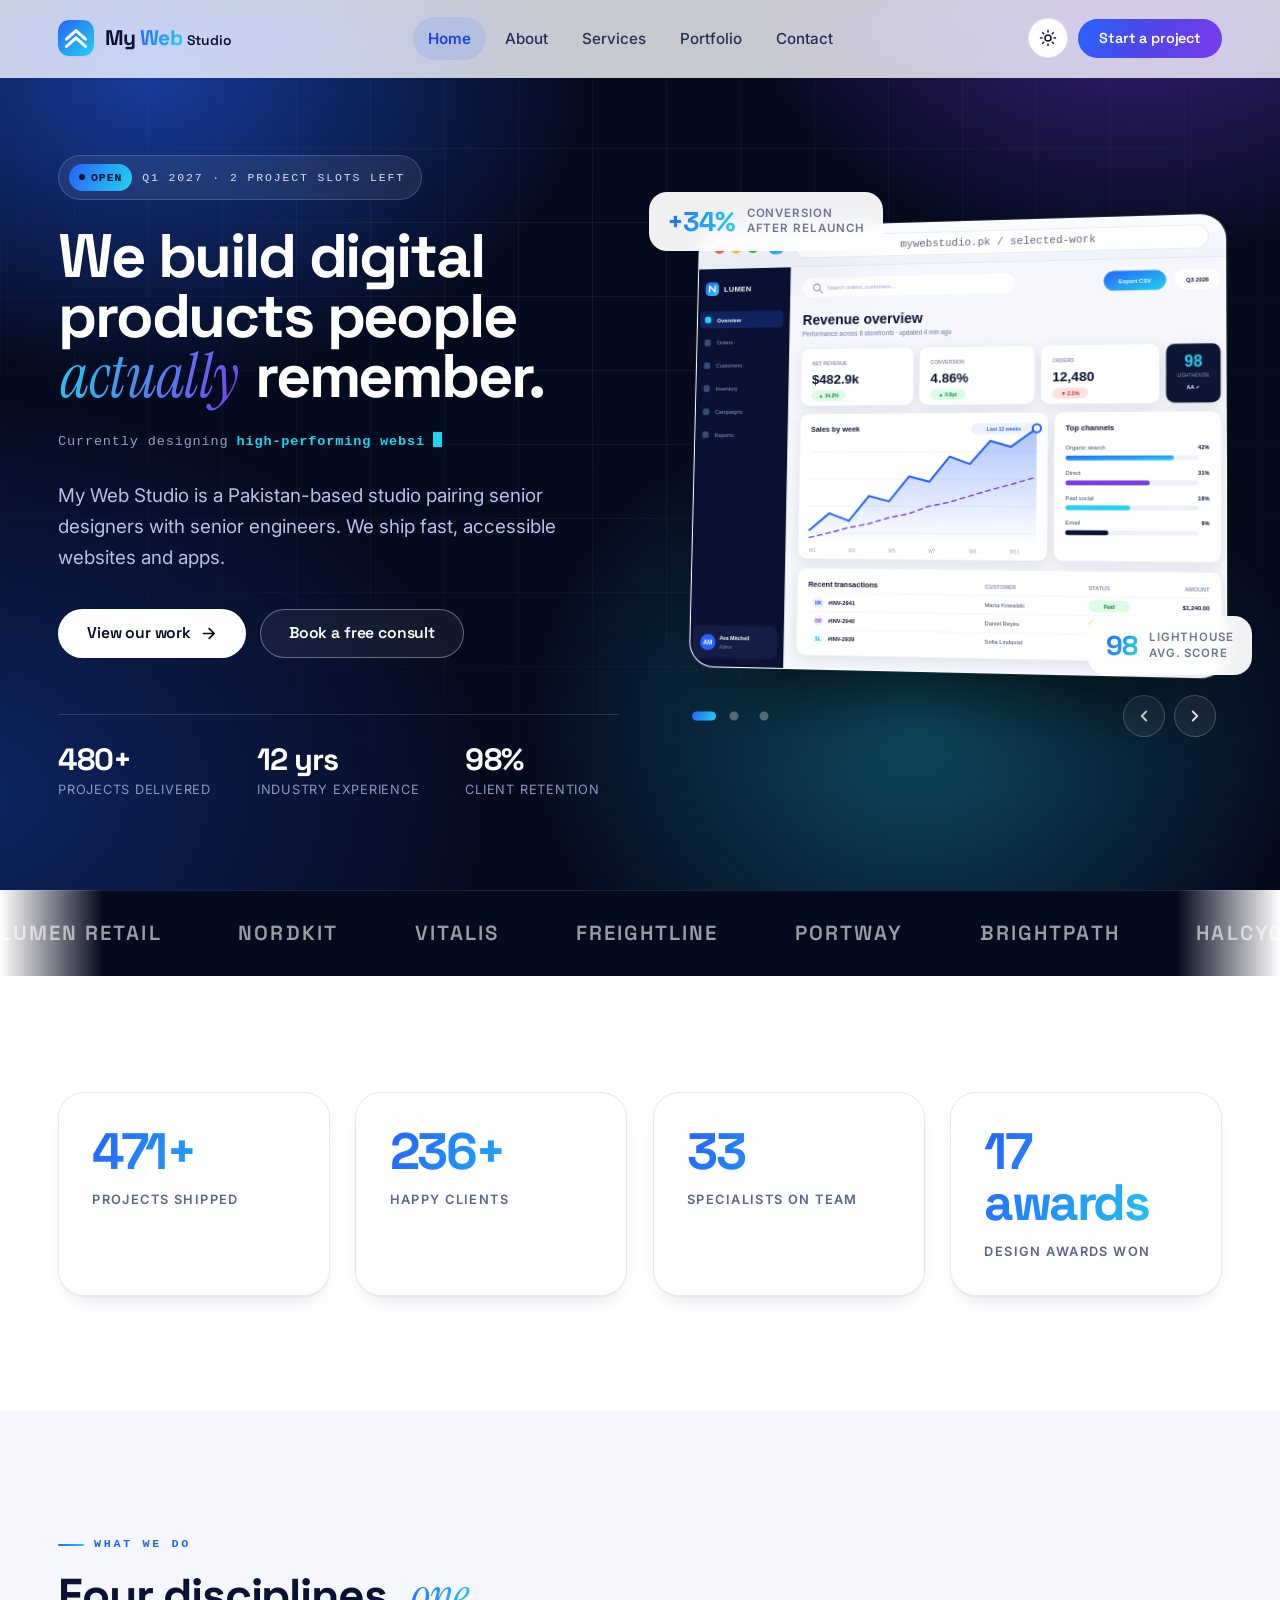
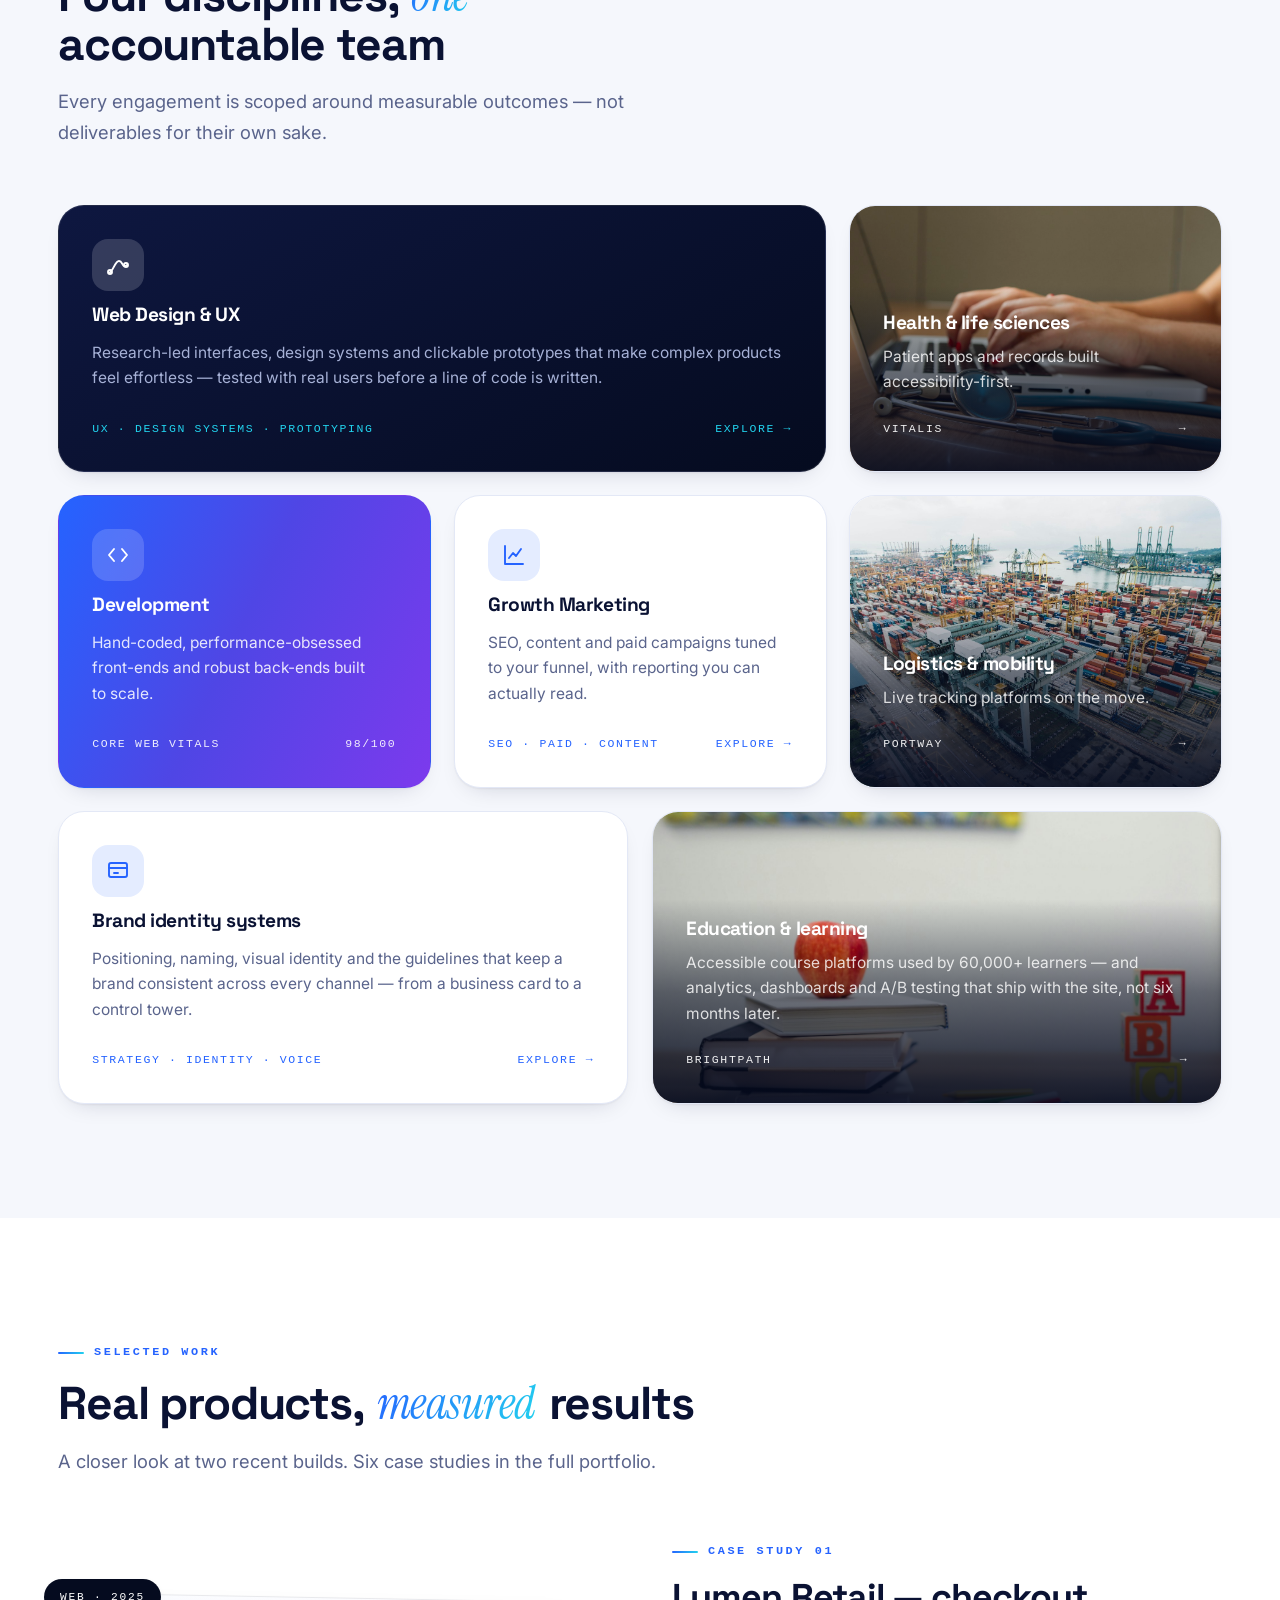
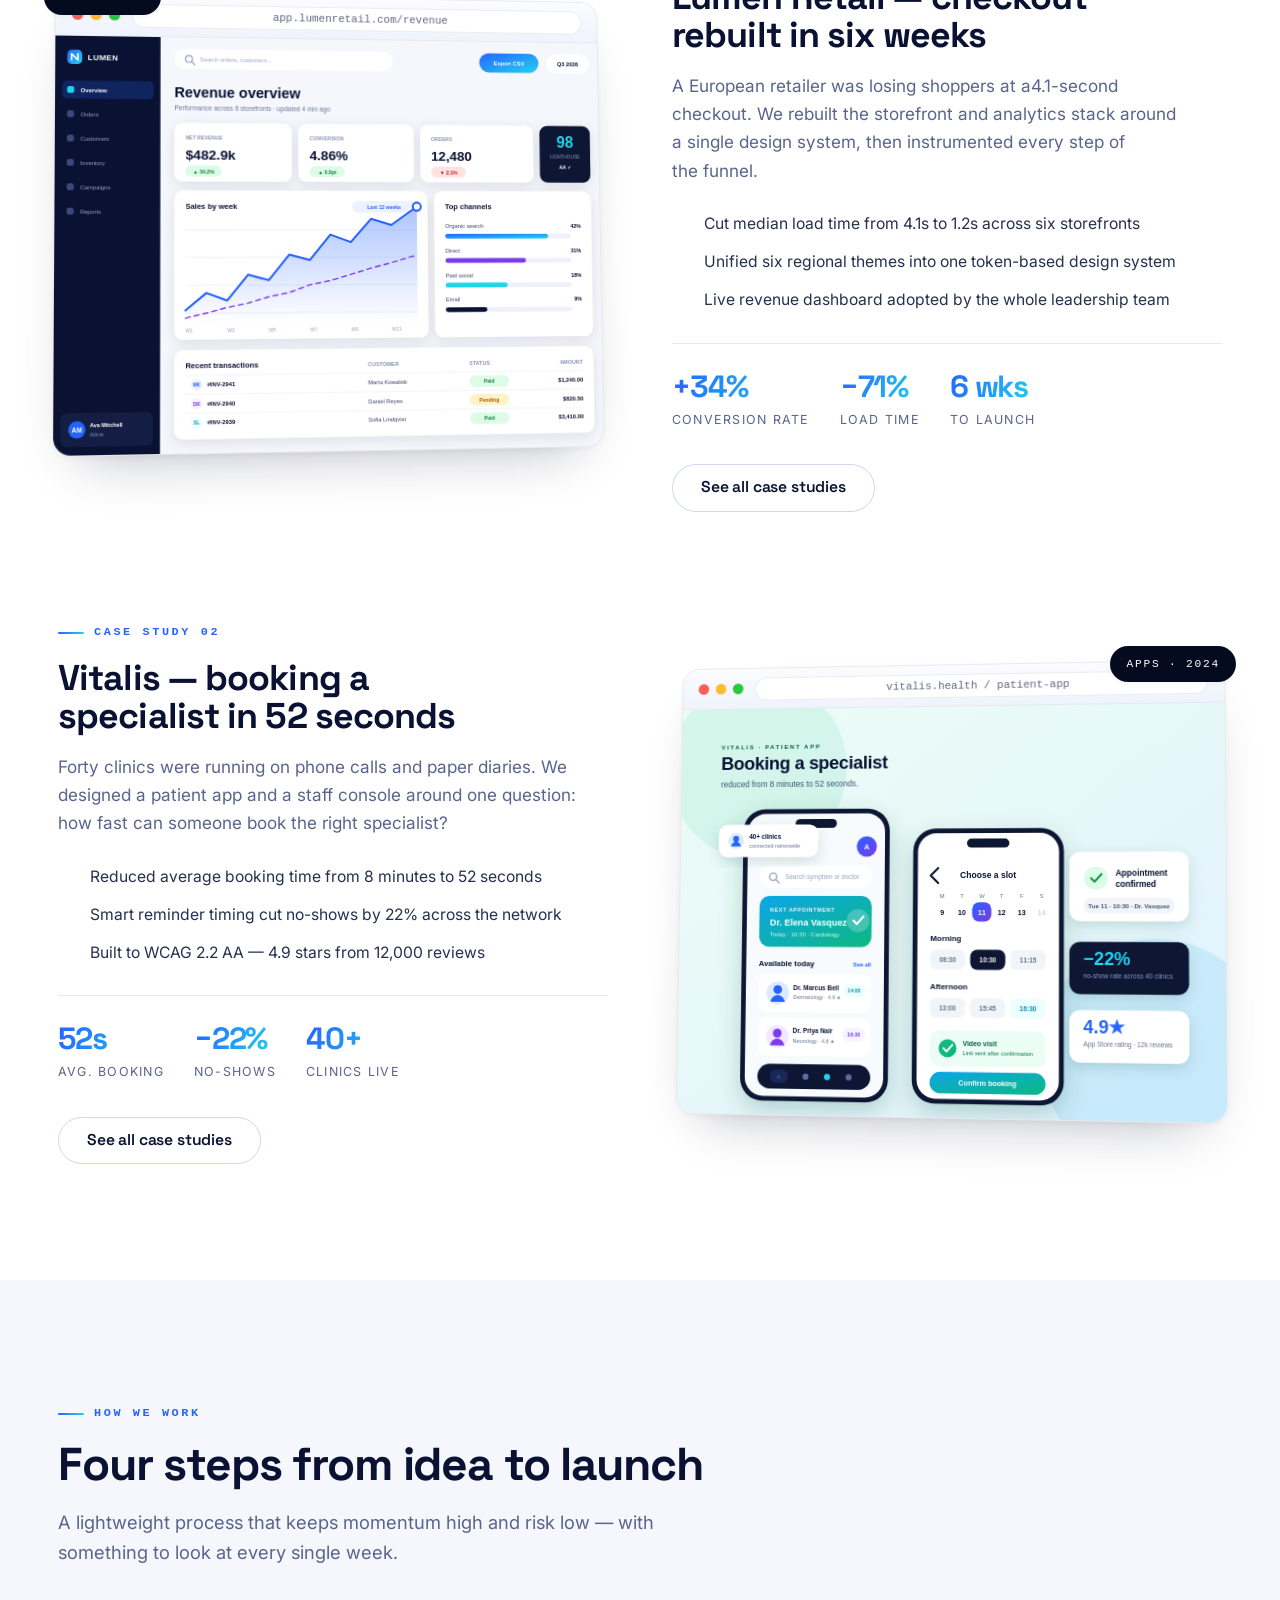
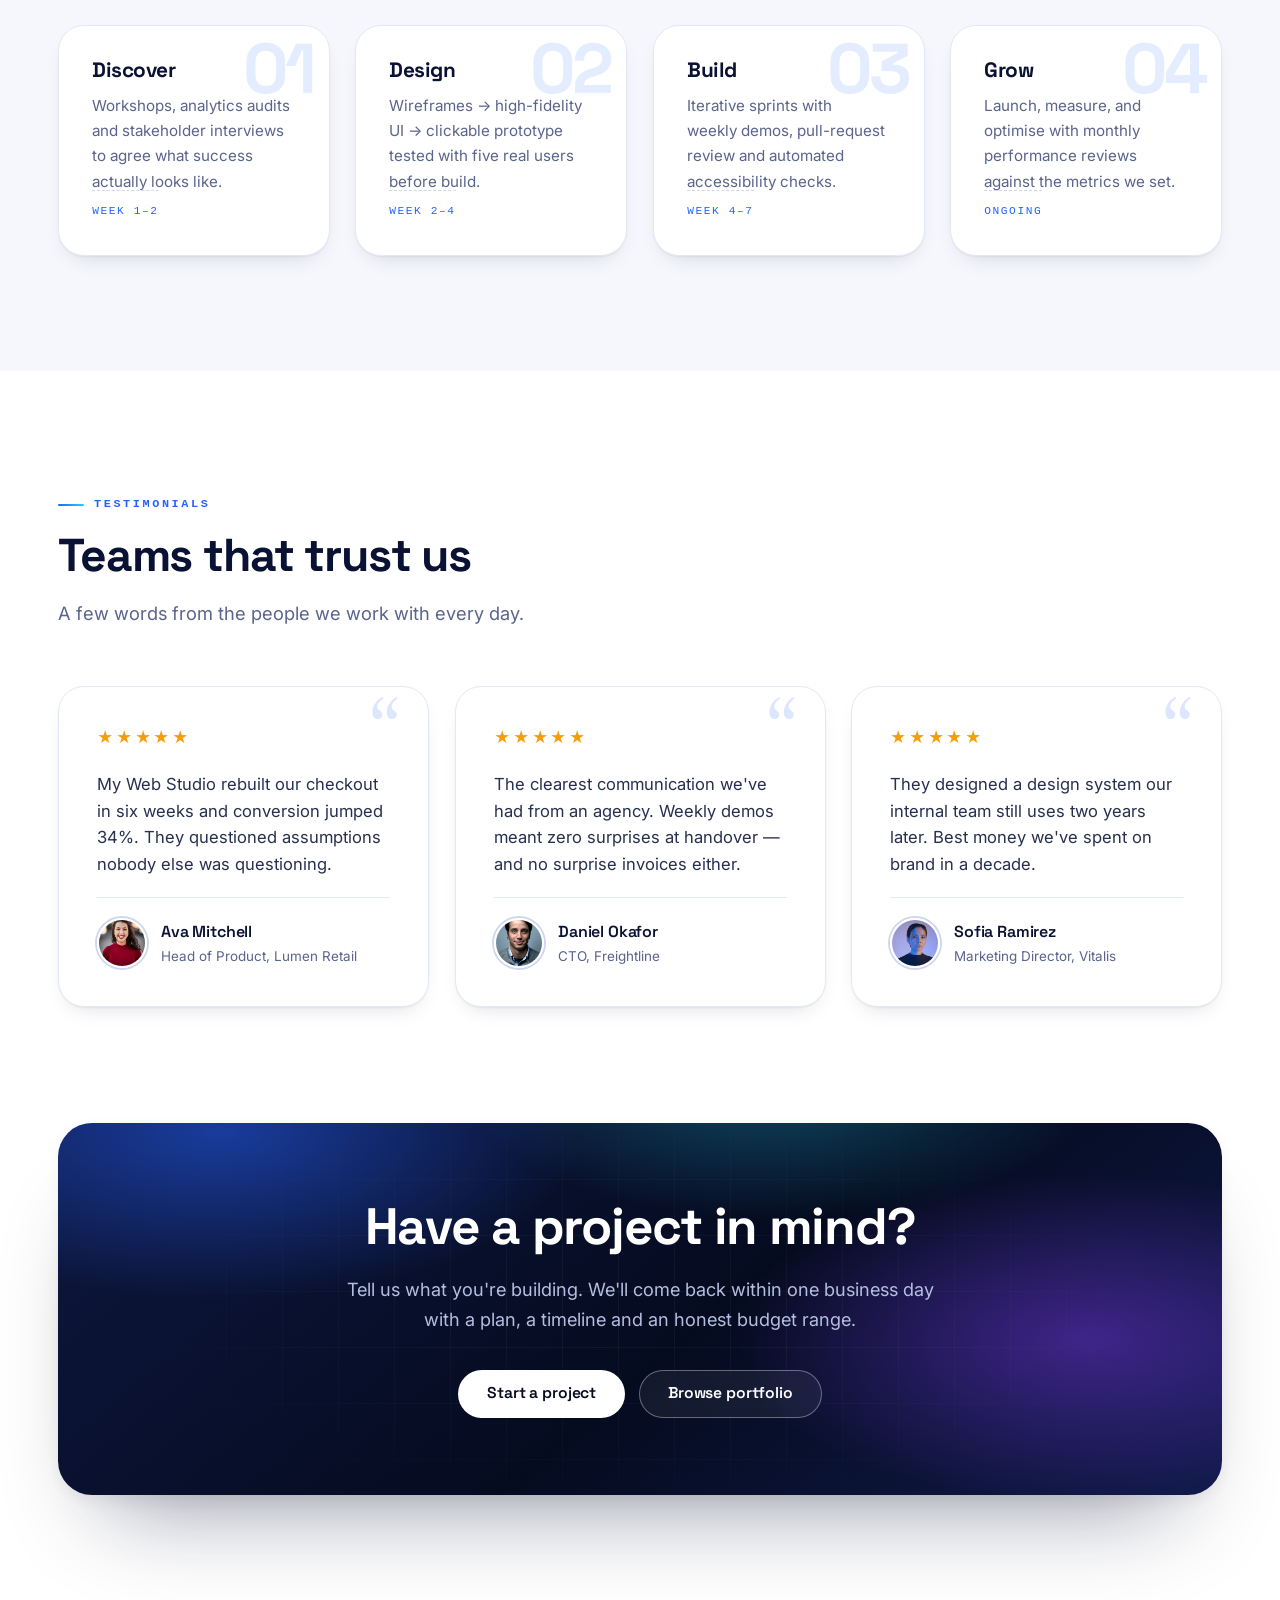
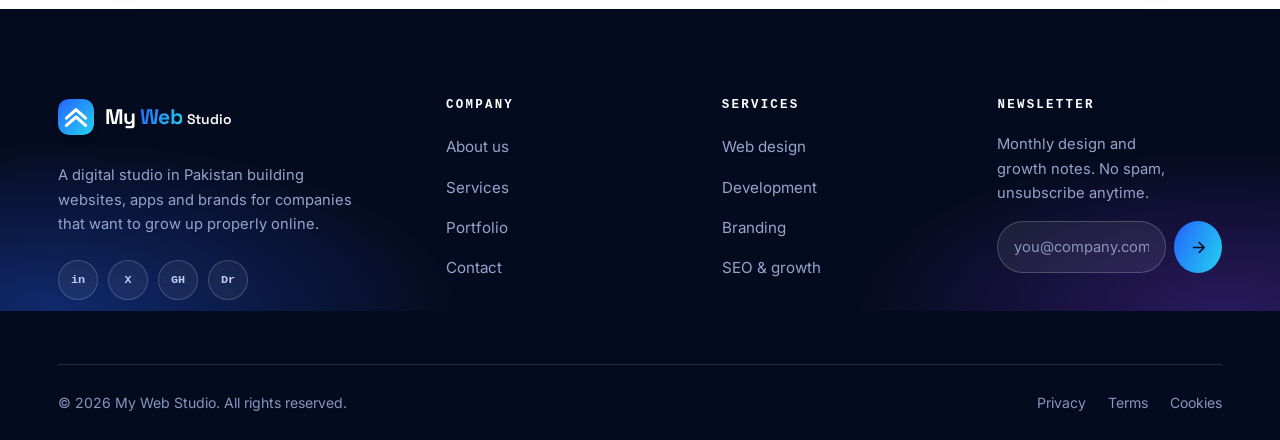
==== commit 3962da68: "Initial Task2 upload" ====
--- a/index.html
+++ b/index.html
@@ -3,19 +3,19 @@
 <head>
 <meta charset="UTF-8">
 <meta name="viewport" content="width=device-width, initial-scale=1">
-<title>Techvora Solutions — Digital Products, Branding &amp; Growth Studio</title>
-<meta name="description" content="Techvora Solutions is a digital studio that designs and builds websites, apps and brand systems that help ambitious companies grow.">
+<title>My Web Studio — Digital Products, Branding &amp; Growth Studio</title>
+<meta name="description" content="My Web Studio is a digital studio that designs and builds websites, apps and brand systems that help ambitious companies grow.">
 <meta name="theme-color" content="#050B1F">
-<meta property="og:title" content="Techvora Solutions — Digital Products, Branding &amp; Growth Studio">
+<meta property="og:title" content="My Web Studio — Digital Products, Branding &amp; Growth Studio">
 <meta property="og:description" content="We design and build websites, apps and brands for companies that want to grow up properly online.">
 <meta property="og:type" content="website">
-<meta property="og:site_name" content="Techvora Solutions">
-<meta property="og:image" content="assets/images/og-image.png">
-<meta property="og:image:alt" content="Techvora Solutions — digital products, branding and growth studio">
+<meta property="og:site_name" content="My Web Studio">
+<meta property="og:image" content="assets/images/og-image.jpg">
+<meta property="og:image:alt" content="My Web Studio — digital products, branding and growth studio">
 <meta name="twitter:card" content="summary_large_image">
-<meta name="twitter:image" content="assets/images/og-image.png">
+<meta name="twitter:image" content="assets/images/og-image.jpg">
 <script type="application/ld+json">
-  {"@context":"https://schema.org","@type":"Organization","name":"Techvora Solutions","url":"https://techvora.solutions/","logo":"https://techvora.solutions/assets/images/apple-touch-icon.png","description":"Digital studio designing and building websites, apps and brand systems.","email":"hello@techvora.solutions","address":{"@type":"PostalAddress","addressLocality":"Lisbon","addressCountry":"PT"}}
+  {"@context":"https://schema.org","@type":"Organization","name":"My Web Studio","url":"https://mywebstudio.pk/","logo":"https://mywebstudio.pk/assets/images/apple-touch-icon.png","description":"Digital studio designing and building websites, apps and brand systems.","email":"hello@mywebstudio.pk","address":{"@type":"PostalAddress","addressCountry":"PK"}}
 </script>
 <link rel="icon" type="image/svg+xml" href="assets/images/favicon.svg?v=2">
 <link rel="apple-touch-icon" href="assets/images/apple-touch-icon.png">
@@ -25,7 +25,7 @@
 <link rel="stylesheet" href="css/style.css">
 <script>
   try {
-    var t = localStorage.getItem('techvora-theme');
+    var t = localStorage.getItem('mywebstudio-theme');
     if (t === 'dark' || (!t && window.matchMedia('(prefers-color-scheme: dark)').matches)) {
       document.documentElement.setAttribute('data-theme', 'dark');
     }
@@ -40,8 +40,8 @@
 <header class="site-header">
   <div class="container nav">
     <a class="brand" href="index.html">
-      <img src="assets/images/logo.svg" alt="Techvora Solutions logo" width="36" height="36">
-      <span>Tech<i>vora</i> <small>Solutions</small></span>
+      <img src="assets/images/logo.svg" alt="My Web Studio logo" width="36" height="36">
+      <span>My <i>Web</i> <small>Studio</small></span>
     </a>
 
     <nav class="nav-links" id="navMenu" aria-label="Main navigation">
@@ -88,7 +88,7 @@
         </p>
 
         <p class="hero__lede">
-          Techvora Solutions is a Lisbon studio pairing senior designers with
+          My Web Studio is a Pakistan-based studio pairing senior designers with
           senior engineers. We ship fast, accessible websites and apps.
         </p>
 
@@ -112,7 +112,7 @@
             <div class="browser__bar">
               <span class="browser__dots" aria-hidden="true"><i></i><i></i><i></i></span>
               <span class="browser__icon" aria-hidden="true"><img src="assets/images/favicon.svg?v=2" alt="" width="15" height="15"></span>
-              <span class="browser__url">techvora.solutions / selected-work</span>
+              <span class="browser__url">mywebstudio.pk / selected-work</span>
             </div>
             <div class="browser__view">
               <img class="slide is-active" src="assets/images/project-1.svg" alt="Lumen Retail revenue analytics dashboard" width="1600" height="1200">
@@ -377,7 +377,7 @@
       <div class="grid grid--3">
         <figure class="quote reveal">
           <div class="quote__stars" aria-label="5 out of 5 stars">★★★★★</div>
-          <blockquote class="quote__text mb-0">Techvora Solutions rebuilt our checkout in six weeks and conversion jumped 34%. They questioned assumptions nobody else was questioning.</blockquote>
+          <blockquote class="quote__text mb-0">My Web Studio rebuilt our checkout in six weeks and conversion jumped 34%. They questioned assumptions nobody else was questioning.</blockquote>
           <figcaption class="quote__who">
             <img src="assets/images/photo-portrait-f1.jpg" alt="" width="96" height="96" loading="lazy">
             <span><strong>Ava Mitchell</strong><span>Head of Product, Lumen Retail</span></span>
@@ -425,15 +425,15 @@
     <div class="footer-grid">
       <div class="footer-about">
         <a class="brand" href="index.html">
-          <img src="assets/images/logo.svg" alt="Techvora Solutions logo" width="36" height="36">
-          <span>Tech<i>vora</i> <small>Solutions</small></span>
+          <img src="assets/images/logo.svg" alt="My Web Studio logo" width="36" height="36">
+          <span>My <i>Web</i> <small>Studio</small></span>
         </a>
-        <p>A digital studio in Lisbon building websites, apps and brands for companies that want to grow up properly online.</p>
+        <p>A digital studio in Pakistan building websites, apps and brands for companies that want to grow up properly online.</p>
         <div class="socials">
-          <a href="https://www.linkedin.com/" target="_blank" rel="noopener" title="Techvora Solutions on LinkedIn"><span aria-hidden="true">in</span></a>
-          <a href="https://x.com/" target="_blank" rel="noopener" title="Techvora Solutions on X"><span aria-hidden="true">X</span></a>
-          <a href="https://github.com/" target="_blank" rel="noopener" title="Techvora Solutions on GitHub"><span aria-hidden="true">GH</span></a>
-          <a href="https://dribbble.com/" target="_blank" rel="noopener" title="Techvora Solutions on Dribbble"><span aria-hidden="true">Dr</span></a>
+          <a href="https://www.linkedin.com/" target="_blank" rel="noopener" title="My Web Studio on LinkedIn"><span aria-hidden="true">in</span></a>
+          <a href="https://x.com/" target="_blank" rel="noopener" title="My Web Studio on X"><span aria-hidden="true">X</span></a>
+          <a href="https://github.com/" target="_blank" rel="noopener" title="My Web Studio on GitHub"><span aria-hidden="true">GH</span></a>
+          <a href="https://dribbble.com/" target="_blank" rel="noopener" title="My Web Studio on Dribbble"><span aria-hidden="true">Dr</span></a>
         </div>
       </div>
 
@@ -470,7 +470,7 @@
     </div>
 
     <div class="footer-bottom">
-      <p class="mb-0">© <span data-year>2026</span> Techvora Solutions. All rights reserved.</p>
+      <p class="mb-0">© <span data-year>2026</span> My Web Studio. All rights reserved.</p>
       <ul>
         <li><a href="contact.html">Privacy</a></li>
         <li><a href="contact.html">Terms</a></li>
--- a/css/style.css
+++ b/css/style.css
@@ -2953,6 +2953,8 @@
 }
 
 @media (max-width: 900px) {
+  .nav { justify-content: space-between; }
+  .nav-actions { margin-left: auto; }
   .nav-toggle { display: flex; }
 
   .nav-links {
